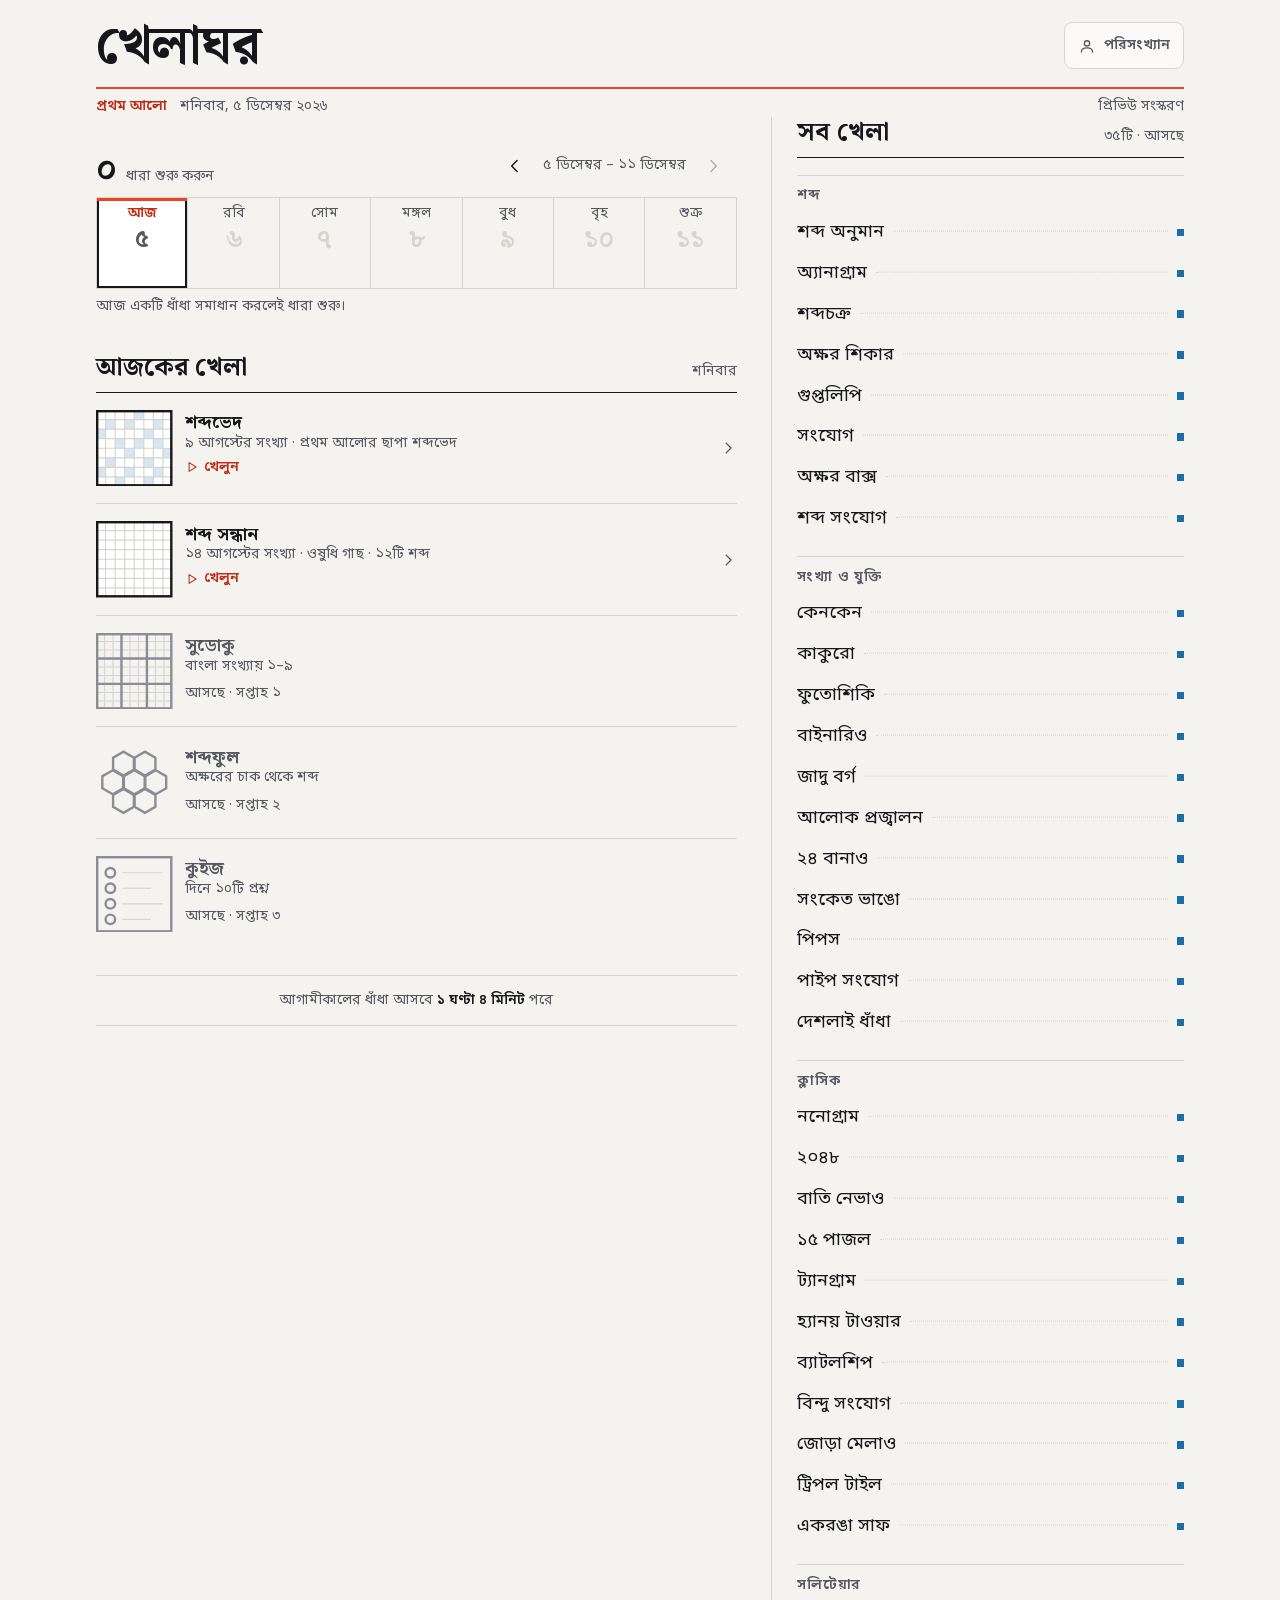
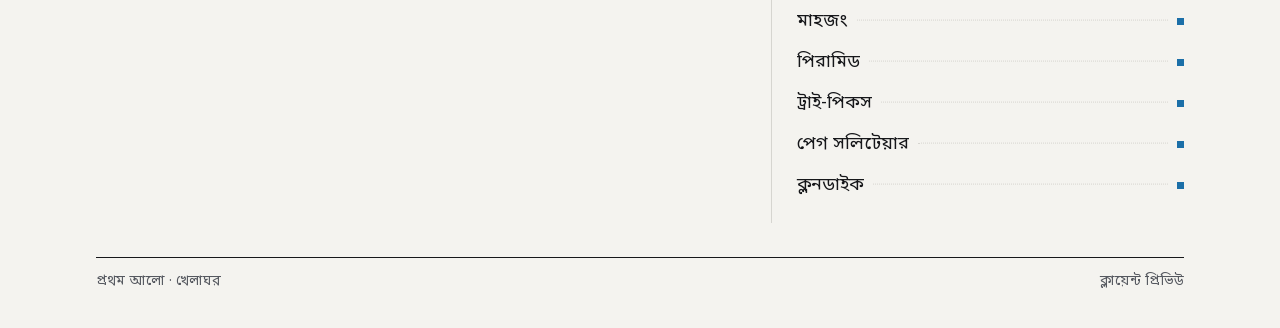
==== hub/index.html @ 36828617 "শেয়ার করুন in place of ভাগ করুন" ====
<!DOCTYPE html>
<html lang="bn">
<head>
<meta charset="UTF-8">
<meta name="viewport" content="width=device-width, initial-scale=1, viewport-fit=cover">
<title>খেলাঘর — প্রথম আলো</title>
<meta name="description" content="প্রথম আলোর দৈনিক ধাঁধা — শব্দভেদ, শব্দ সন্ধান এবং আরও।">
<meta name="theme-color" content="#F4F3EF">
<link rel="stylesheet" href="../shared/pa-fonts.css">
<link rel="stylesheet" href="../shared/pa-tokens.css">
<link rel="stylesheet" href="../shared/pa-ui.css">
<link rel="icon" href="data:image/svg+xml,%3Csvg xmlns='http://www.w3.org/2000/svg' viewBox='0 0 32 32'%3E%3Crect width='32' height='32' fill='%23F4F3EF'/%3E%3Cg stroke='%2316171A' stroke-width='1.5'%3E%3Crect x='6.75' y='6.75' width='18.5' height='18.5' fill='none'/%3E%3Cpath d='M6.75 13h18.5M6.75 19h18.5M13 6.75v18.5M19 6.75v18.5'/%3E%3C/g%3E%3Crect x='19' y='19' width='6.25' height='6.25' fill='%23EE4023'/%3E%3C/svg%3E">
<style>
/* ======================================================================
   খেলাঘর — the dated ledger.
   Materials come from pa-tokens.css. Nothing below invents a colour, a
   type size, or a radius the press does not already have.
   ====================================================================== */

body { background: var(--pa-paper); }

.kg { max-width: 34rem; margin: 0 auto; padding: 0 var(--pa-s-4) var(--pa-s-6); }

/* ---- masthead --------------------------------------------------------
   A newspaper's nameplate, set left, over the spot-red rule that every
   Prothom Alo section head carries. Not an app bar: no back arrow, no
   centred title, no elevation. */

.kg-head { padding-top: calc(env(safe-area-inset-top, 0px) + var(--pa-s-4)); }
.kg-head__top { display: flex; align-items: center; justify-content: space-between; gap: var(--pa-s-3); }
.kg-head__name {
  font-family: var(--pa-serif);
  font-weight: 700;
  font-size: calc(var(--pa-size-masthead) * 1.3);
  line-height: 1.05;
  letter-spacing: -0.015em;
  margin: 0;
}
.kg-head__rule {
  height: 2px;
  background: var(--pa-red);
  margin: var(--pa-s-3) 0 var(--pa-s-2);
  transform-origin: left center;
  animation: kg-press 520ms var(--pa-ease) both;
}
@keyframes kg-press { from { transform: scaleX(0); } to { transform: scaleX(1); } }

/* The folio line, not a kicker: publisher, date and edition set on one
   line beneath the nameplate rule, the way a newspaper prints its own
   particulars. */
.kg-head__date {
  display: flex; align-items: baseline; flex-wrap: wrap; gap: var(--pa-s-2) var(--pa-s-3);
  font-size: var(--pa-size-meta);
  color: var(--pa-ink-2);
  line-height: 1.4;
}
.kg-head__pub { font-weight: 600; color: var(--pa-red-deep); }
.kg-head__ed { color: var(--pa-ink-2); margin-inline-start: auto; }

/* profile chip — dormant. Streaks live in an account; this says so
   without pretending we have one. */
.kg-chip {
  display: inline-flex; align-items: center; gap: var(--pa-s-2);
  min-height: var(--pa-tap); padding: 0 var(--pa-s-3);
  border: 1px solid var(--pa-rule);
  border-radius: var(--pa-r-md);
  background: var(--pa-paper-lift);
  font-size: var(--pa-size-meta); font-weight: 600; color: var(--pa-ink-2);
  white-space: nowrap;
  transition: border-color 160ms var(--pa-ease), color 160ms var(--pa-ease);
}
.kg-chip:hover { border-color: var(--pa-chrome); color: var(--pa-chrome-strong); }
.kg-chip svg { color: var(--pa-ink-2); }
.kg-chip:hover svg { color: var(--pa-chrome); }

/* ---- the ledger ------------------------------------------------------
   The week as a printed calendar strip: seven ruled cells on the paper's
   own grid, one row of tally marks per day. This is the navigation and
   the streak at once — walking back through weeks IS the archive. */

.kg-ledger { margin-top: var(--pa-s-5); }
.kg-ledger__head {
  display: grid;
  grid-template-columns: 1fr auto;
  align-items: end;
  gap: var(--pa-s-3);
  margin-bottom: var(--pa-s-2);
}
.kg-streak { display: flex; align-items: baseline; gap: var(--pa-s-2); }
.kg-streak__n {
  font-family: var(--pa-serif); font-weight: 700;
  font-size: var(--pa-size-masthead); line-height: 1;
  font-variant-numeric: tabular-nums;
}
.kg-streak__l { font-size: var(--pa-size-meta); color: var(--pa-ink-2); }
.kg-streak.is-risk .kg-streak__n { color: var(--pa-red); }

.kg-weeknav { display: flex; align-items: center; gap: var(--pa-s-1); }
.kg-weeknav__label {
  font-size: var(--pa-size-meta); color: var(--pa-ink-2);
  min-width: 7.5rem; text-align: center;
}
.kg-weeknav .pa-iconbtn:disabled { opacity: 0.3; cursor: default; }

/* Seven cells sharing one ink ground — the 1px gaps are the rules, exactly
   as the board's cells are separated in every game in this system. */
.kg-week {
  display: grid;
  grid-template-columns: repeat(7, 1fr);
  gap: 1px;
  background: var(--pa-rule);
  border: 1px solid var(--pa-rule);
}
.kg-day {
  display: flex; flex-direction: column; align-items: center; gap: 0.3rem;
  padding: var(--pa-s-2) 0 var(--pa-s-2);
  min-height: 4.25rem;
  background: var(--pa-paper-lift);
  color: var(--pa-ink);
  text-align: center;
  transition: background 160ms var(--pa-ease);
}
.kg-day__w { font-size: var(--pa-size-meta); color: var(--pa-ink-2); line-height: 1; }
.kg-day__n {
  font-family: var(--pa-serif); font-weight: 700;
  font-size: var(--pa-size-title); line-height: 1; font-variant-numeric: tabular-nums;
}
.kg-day__tally { display: flex; gap: 2px; min-height: 6px; align-items: center; }
.kg-day__tally i { width: 6px; height: 6px; background: var(--pa-ink); display: block; }
.kg-day__tally i.is-part { background: none; box-shadow: inset 0 0 0 1px var(--pa-ink-2); }

.kg-day.is-solved { background: var(--pa-cyan-08); }
.kg-day.is-future { background: var(--pa-paper); color: var(--pa-ink-2); cursor: default; }
.kg-day.is-future .kg-day__n { color: var(--pa-rule); }
.kg-day.is-empty .kg-day__n { color: var(--pa-ink-2); }
.kg-day:not(.is-future):hover { background: var(--pa-cyan-16); }

.kg-day.is-today {
  background: var(--pa-cell);
  box-shadow: inset 0 3px 0 var(--pa-red);
  animation: kg-ink 620ms var(--pa-ease) both;
}
@keyframes kg-ink { from { opacity: 0; transform: translateY(3px); } to { opacity: 1; transform: none; } }
.kg-day.is-today .kg-day__w { color: var(--pa-red-deep); font-weight: 600; }
.kg-day.is-sel { box-shadow: inset 0 0 0 2px var(--pa-ink); }
.kg-day.is-today.is-sel { box-shadow: inset 0 3px 0 var(--pa-red), inset 0 0 0 2px var(--pa-ink); }

.kg-ledger__note {
  margin: var(--pa-s-2) 0 0;
  font-size: var(--pa-size-meta);
  color: var(--pa-ink-2);
  line-height: 1.5;
}
.kg-ledger__note b { color: var(--pa-red-deep); font-weight: 600; }

/* ---- section heads ---------------------------------------------------- */

.kg-sec { margin-top: var(--pa-s-6); }
.kg-sec__head {
  display: flex; align-items: baseline; justify-content: space-between; gap: var(--pa-s-3);
  border-bottom: 1px solid var(--pa-rule-strong);
  padding-bottom: var(--pa-s-2);
}
.kg-sec__h {
  margin: 0;
  font-family: var(--pa-serif); font-weight: 700;
  font-size: var(--pa-size-title); line-height: 1.2;
}
.kg-sec__m { font-size: var(--pa-size-meta); color: var(--pa-ink-2); }
/* Violet is borrowed chrome — buttons, focus, hover grounds. A link inside
   an editorial head is not chrome, so it is set in ink and underlined. */
.kg-sec__m button { color: var(--pa-ink); font-weight: 600; text-decoration: underline; text-underline-offset: 2px; }
.kg-sec__m button:hover { color: var(--pa-red-deep); }

/* ---- the day's games -------------------------------------------------- */

.kg-games { list-style: none; margin: 0; padding: 0; }
.kg-games li + li { border-top: 1px solid var(--pa-rule); }

.kg-game {
  display: grid;
  grid-template-columns: 3.5rem 1fr auto;
  align-items: center;
  gap: var(--pa-s-3);
  width: 100%;
  padding: var(--pa-s-3) 0;
  text-align: start;
  color: inherit;
  text-decoration: none;
  transition: background 160ms var(--pa-ease);
}
a.kg-game:hover { background: var(--pa-chrome-tint); }
.kg-game__body { min-width: 0; }
.kg-game__t {
  display: block;
  font-family: var(--pa-serif); font-weight: 700;
  font-size: var(--pa-size-body); line-height: 1.25;
}
.kg-game__d {
  display: block;
  font-size: var(--pa-size-meta); color: var(--pa-ink-2);
  line-height: 1.5;
  overflow: hidden; text-overflow: ellipsis; white-space: nowrap;
}
.kg-game__s {
  display: inline-flex; align-items: center; gap: 0.3rem;
  margin-top: 0.15rem;
  font-size: var(--pa-size-meta); font-weight: 600; line-height: 1.4;
}
/* Spot red at meta size is 3.5:1 on newsprint. Text takes the deep step,
   which is 5.2:1; full strength stays on rules, marks and display numerals,
   which is where the press puts it anyway. */
.kg-game__s.is-new { color: var(--pa-red-deep); }
.kg-game__s.is-run { color: var(--pa-cyan); }
.kg-game__s.is-done { color: var(--pa-ink-2); }
.kg-game__s svg { color: currentColor; }
.kg-game__end { display: flex; align-items: center; gap: var(--pa-s-2); color: var(--pa-ink-2); }
.kg-game__best { font-size: var(--pa-size-meta); color: var(--pa-ink-2); font-variant-numeric: tabular-nums; }

.kg-game.is-soon { color: var(--pa-ink-2); }
.kg-game.is-soon .kg-game__t { color: var(--pa-ink-2); }
.kg-game.is-soon .kg-game__s { color: var(--pa-ink-2); font-weight: 400; }

/* Thumbnails are printed puzzle content: square corners, 1px ink ground,
   blocks and progress only — never a letter. */
.kg-thumb { display: block; width: 3.5rem; height: 3.5rem; }
/* Blocks at cyan 16%, the reader's own filled squares at red 16%, nothing
   else — the thumbnail vocabulary DESIGN.md sets for every game in the
   system. Inking filled squares solid black made a solved puzzle read as a
   smudge and broke the parity with শব্দভেদ's own front page. */
.kg-thumb rect.b { fill: var(--pa-cyan-16); }
.kg-thumb rect.f { fill: var(--pa-red-16); }
.kg-thumb rect.bg { fill: var(--pa-cell); }
.kg-thumb.is-soon rect.bg { fill: var(--pa-paper); }
.kg-thumb .g { stroke: var(--pa-rule); stroke-width: 1; }
.kg-thumb .fr { stroke: var(--pa-ink); stroke-width: 2; fill: none; }
/* Ink-faint is a drawing weight here, not text: an unbuilt game's schematic
   must sit behind the two that are playable. */
.kg-thumb.is-soon .fr { stroke: var(--pa-ink-3); }

/* the assist bar under a started game */
.kg-prog { height: 2px; background: var(--pa-rule); margin-top: 0.35rem; }
.kg-prog i { display: block; height: 100%; background: var(--pa-cyan); }

/* ---- next-edition line ------------------------------------------------ */

.kg-next {
  margin-top: var(--pa-s-5);
  border-top: 1px solid var(--pa-rule);
  border-bottom: 1px solid var(--pa-rule);
  padding: var(--pa-s-3) 0;
  text-align: center;
  font-size: var(--pa-size-meta);
  color: var(--pa-ink-2);
}
.kg-next b { font-weight: 600; color: var(--pa-ink); font-variant-numeric: tabular-nums; }

/* ---- catalogue index -------------------------------------------------- */

/* A newspaper index carries its rule weights: the section takes the ink
   rule, each category a hairline, each entry the dot leader. */
.kg-cat { margin-top: var(--pa-s-4); }
.kg-cat__h {
  margin: 0 0 var(--pa-s-1);
  padding-top: var(--pa-s-2);
  border-top: 1px solid var(--pa-rule);
  font-family: var(--pa-sans); font-weight: 600;
  font-size: var(--pa-size-meta);
  letter-spacing: 0.06em;
  color: var(--pa-ink-2);
}
.kg-idx { list-style: none; margin: 0 0 var(--pa-s-4); padding: 0; }
.kg-idx li {
  display: grid;
  grid-template-columns: auto 1fr auto;
  align-items: baseline;
  gap: var(--pa-s-2);
  padding: 0.3rem 0;
  font-size: var(--pa-size-body);
}
.kg-idx__lead { border-bottom: 1px dotted var(--pa-rule); transform: translateY(-0.3em); }
/* One legend in the section head, then a mark per entry — thirty-five
   repetitions of the same grey word was type doing a mark's job, and it
   left the largest region of the page with no ink in it.
   Full strength, not a screen: cyan 16% on paper is 1.1:1, and this mark is
   the only sighted carrier of "আসছে" on thirty-five rows. Full-strength cyan
   is 4.87:1, and full strength is what the press reserves for marks. */
.kg-idx__mark {
  width: 0.4375rem; height: 0.4375rem;
  background: var(--pa-cyan);
  align-self: center;
}

.kg-foot {
  margin-top: var(--pa-s-6);
  border-top: 1px solid var(--pa-rule-strong);
  padding-top: var(--pa-s-3);
  display: flex; align-items: baseline; justify-content: space-between; gap: var(--pa-s-3);
  font-size: var(--pa-size-meta); color: var(--pa-ink-2);
}

/* ---- sheets ----------------------------------------------------------- */

.kg-stats { padding: var(--pa-s-4) var(--pa-s-4) var(--pa-s-6); }
.kg-stats__g + .kg-stats__g { margin-top: var(--pa-s-5); }
.kg-stats__t {
  margin: 0 0 var(--pa-s-2);
  font-family: var(--pa-serif); font-weight: 700; font-size: var(--pa-size-title);
  border-bottom: 1px solid var(--pa-rule); padding-bottom: var(--pa-s-2);
}
.kg-nums { display: grid; grid-template-columns: repeat(4, 1fr); gap: var(--pa-s-2); }
.kg-nums div { text-align: center; }
.kg-nums dt { font-size: var(--pa-size-meta); color: var(--pa-ink-2); line-height: 1.4; }
.kg-nums dd {
  margin: 0;
  font-family: var(--pa-serif); font-weight: 700;
  font-size: var(--pa-size-title); font-variant-numeric: tabular-nums;
}
.kg-bars { display: flex; align-items: flex-end; gap: 3px; height: 2.5rem; margin-top: var(--pa-s-3); }
.kg-bars i { flex: 1; background: var(--pa-cyan-30); min-height: 2px; }
.kg-bars i.is-none { background: var(--pa-rule); }
.kg-bars i.is-today { background: var(--pa-red); }
.kg-bars__l { display: flex; justify-content: space-between; font-size: var(--pa-size-meta); color: var(--pa-ink-2); margin-top: var(--pa-s-1); }

.kg-demo {
  margin-top: var(--pa-s-5);
  border-top: 1px solid var(--pa-rule);
  padding-top: var(--pa-s-3);
}
.kg-demo__row {
  display: flex; align-items: center; justify-content: space-between;
  gap: var(--pa-s-3); min-height: var(--pa-tap);
  padding-block: var(--pa-s-2);
}
.kg-demo__row > div { min-width: 0; }
.kg-demo__row .pa-btn { flex: 0 0 auto; white-space: nowrap; }
.kg-demo__l { font-size: var(--pa-size-body); }
.kg-demo__h { font-size: var(--pa-size-meta); color: var(--pa-ink-2); line-height: 1.5; margin: 0.1rem 0 0; }

.kg-share { padding: var(--pa-s-4); }
.kg-share__card {
  border: 1px solid var(--pa-rule-strong);
  background: var(--pa-cell);
  padding: var(--pa-s-4);
  text-align: center;
}
.kg-share__t { font-family: var(--pa-serif); font-weight: 700; font-size: var(--pa-size-title); margin: 0; }
.kg-share__d { font-size: var(--pa-size-meta); color: var(--pa-ink-2); margin: 0.2rem 0 var(--pa-s-3); }
.kg-share__grid { display: inline-grid; gap: 2px; background: var(--pa-ink); padding: 1px; }
.kg-share__grid i { width: 12px; height: 12px; background: var(--pa-cell); display: block; }
.kg-share__grid i.b { background: var(--pa-cyan-16); }
.kg-share__rule { height: 2px; background: var(--pa-red); margin: var(--pa-s-2) auto var(--pa-s-3); }
.kg-share__m { margin: var(--pa-s-3) 0 0; font-size: var(--pa-size-body); font-variant-numeric: tabular-nums; }
/* The card is the result; this one line is the disclosure that what leaves
   the phone is text, not the picture. Printing the whole payload underneath
   said the same thing twice and made the card decoration above its own copy.
   (Not rasterised on purpose: drawing Bangla conjuncts into a canvas is the
   rendering risk this programme has already flagged for Android WebViews.) */
.kg-share__x {
  margin: var(--pa-s-3) 0 0;
  text-align: center;
  font-size: var(--pa-size-meta);
  color: var(--pa-ink-2);
  line-height: 1.5;
}
.kg-share__acts { display: grid; gap: var(--pa-s-2); margin-top: var(--pa-s-3); }
.kg-copied { font-size: var(--pa-size-meta); color: var(--pa-cyan); text-align: center; min-height: 1.2em; }

/* ---- desktop: the spread ---------------------------------------------
   The same four type steps, set larger by the tokens, with the ledger and
   the day running as the lead column and the catalogue as the rail — the
   arrangement a broadsheet page already has. */

@media (min-width: 60rem) and (min-height: 40rem) {
  .kg { max-width: 68rem; padding-inline: var(--pa-s-6); }
  .kg-head__name { font-size: calc(var(--pa-size-masthead) * 1.6); }
  .kg-spread {
    display: grid;
    grid-template-columns: minmax(0, 1.55fr) minmax(17rem, 1fr);
    gap: var(--pa-s-6);
    align-items: start;
  }
  .kg-rail { border-left: 1px solid var(--pa-rule); padding-left: var(--pa-s-5); }
  .kg-rail .kg-sec { margin-top: 0; }
  .kg-day { min-height: 5.25rem; }
  .kg-game { grid-template-columns: 4.5rem 1fr auto; padding: var(--pa-s-4) 0; }
  .kg-thumb { width: 4.5rem; height: 4.5rem; }
}
</style>
</head>
<body>
<!--
  THESIS: প্রথম আলো's puzzle habit is a dated ledger, not a card grid; the
  week of printed date squares IS the navigation, the streak and the
  archive at once. Refuses the portal tile-grid with a badge bolted on.
  OWN-WORLD: pa-tokens two-colour press — cool newsprint, ink hairlines,
  cyan screens for days already inked, spot red for today and for what is
  still owed. Noto Serif Bengali for editorial voice, Noto Sans for
  machinery. Square corners, no shadows, no invented hue: portal violet
  stays exactly where DESIGN.md's Borrowed Chrome Rule puts it — primary
  button, focus ring, hover ground — and never on an editorial surface.
  STORY: the reader sees the week they have kept, that today is unsolved,
  and opens today's puzzle — or walks back a week to a day they missed.
  FIRST VIEWPORT: nameplate over spot-red rule, dateline, streak count
  against the seven-cell week strip, then today's column of hero games,
  first row primary.
  FORM: dated ledger, candidate 3 of the ordered structural list, surface
  seed key 32bc8a5a.
  FINISH: unreviewed and undocumented is unfinished; this build ends with
  the finish review, the verdict, and DESIGN.md.
-->

<div class="kg">

  <header class="kg-head">
    <div class="kg-head__top">
      <h1 class="kg-head__name">খেলাঘর</h1>
      <button class="kg-chip" id="chip" aria-haspopup="dialog">
        <svg width="18" height="18" viewBox="0 0 24 24" fill="none" stroke="currentColor" stroke-width="1.75" stroke-linecap="round" stroke-linejoin="round" aria-hidden="true"><circle cx="12" cy="8.5" r="3.5"/><path d="M4.5 20c0-3.6 3.4-5.5 7.5-5.5s7.5 1.9 7.5 5.5"/></svg>
        <span id="chip-label">পরিসংখ্যান</span>
      </button>
    </div>
    <div class="kg-head__rule" aria-hidden="true"></div>
    <div class="kg-head__date">
      <span class="kg-head__pub">প্রথম আলো</span>
      <span id="dateline">—</span>
      <span class="kg-head__ed" id="edition">—</span>
    </div>
  </header>

  <div class="kg-spread">
    <main>

      <section class="kg-ledger" aria-labelledby="ledger-h">
        <h2 class="pa-sr" id="ledger-h">সমাধানের ধারা</h2>
        <div class="kg-ledger__head">
          <div class="kg-streak" id="streak">
            <span class="kg-streak__n" id="streak-n">০</span>
            <span class="kg-streak__l" id="streak-l">দিনের ধারা</span>
          </div>
          <div class="kg-weeknav">
            <button class="pa-iconbtn" id="wk-prev" aria-label="আগের সপ্তাহ">
              <svg width="20" height="20" viewBox="0 0 24 24" fill="none" stroke="currentColor" stroke-width="1.75" stroke-linecap="round" stroke-linejoin="round" aria-hidden="true"><path d="M14.5 5.5L8 12l6.5 6.5"/></svg>
            </button>
            <span class="kg-weeknav__label" id="wk-label">—</span>
            <button class="pa-iconbtn" id="wk-next" aria-label="পরের সপ্তাহ">
              <svg width="20" height="20" viewBox="0 0 24 24" fill="none" stroke="currentColor" stroke-width="1.75" stroke-linecap="round" stroke-linejoin="round" aria-hidden="true"><path d="M9.5 5.5L16 12l-6.5 6.5"/></svg>
            </button>
          </div>
        </div>
        <div class="kg-week" id="week" role="group" aria-label="সপ্তাহের দিন"></div>
        <p class="kg-ledger__note" id="ledger-note"></p>
      </section>

      <section class="kg-sec" aria-labelledby="day-h">
        <div class="kg-sec__head">
          <h2 class="kg-sec__h" id="day-h">আজকের খেলা</h2>
          <span class="kg-sec__m" id="day-meta"></span>
        </div>
        <ul class="kg-games" id="games"></ul>
      </section>

      <p class="kg-next" id="next-line"></p>

    </main>

    <aside class="kg-rail">
      <section class="kg-sec" aria-labelledby="cat-h">
        <div class="kg-sec__head">
          <h2 class="kg-sec__h" id="cat-h">সব খেলা</h2>
          <span class="kg-sec__m" id="cat-meta"></span>
        </div>
        <div id="catalogue"></div>
      </section>
    </aside>
  </div>

  <footer class="kg-foot">
    <span>প্রথম আলো · খেলাঘর</span>
    <span id="build-note">ক্লায়েন্ট প্রিভিউ</span>
  </footer>

</div>

<!-- stats -->
<div class="pa-sheet" id="sheet-stats" hidden>
  <div class="pa-sheet__scrim" data-close></div>
  <div class="pa-sheet__panel" role="dialog" aria-modal="true" aria-label="পরিসংখ্যান" tabindex="-1">
    <div class="pa-sheet__head">
      <h3 class="pa-sheet__title">পরিসংখ্যান</h3>
      <button class="pa-iconbtn" data-close aria-label="বন্ধ করুন">
        <svg width="20" height="20" viewBox="0 0 24 24" fill="none" stroke="currentColor" stroke-width="1.75" stroke-linecap="round" aria-hidden="true"><path d="M6 6l12 12M18 6L6 18"/></svg>
      </button>
    </div>
    <div class="pa-sheet__body pa-scroll">
      <div class="kg-stats" id="stats-body"></div>
    </div>
  </div>
</div>

<!-- share -->
<div class="pa-sheet" id="sheet-share" hidden>
  <div class="pa-sheet__scrim" data-close></div>
  <div class="pa-sheet__panel" role="dialog" aria-modal="true" aria-label="ফল শেয়ার করুন" tabindex="-1">
    <div class="pa-sheet__head">
      <h3 class="pa-sheet__title">ফল শেয়ার করুন</h3>
      <button class="pa-iconbtn" data-close aria-label="বন্ধ করুন">
        <svg width="20" height="20" viewBox="0 0 24 24" fill="none" stroke="currentColor" stroke-width="1.75" stroke-linecap="round" aria-hidden="true"><path d="M6 6l12 12M18 6L6 18"/></svg>
      </button>
    </div>
    <div class="pa-sheet__body pa-scroll">
      <div class="kg-share" id="share-body"></div>
    </div>
  </div>
</div>

<script src="../shared/bn-text.js"></script>
<script src="hub.js"></script>
</body>
</html>
---- shared/pa-fonts.css ----
/*
 * pa-fonts.css — self-hosted Bengali webfonts (SIL Open Font License 1.1).
 *
 * Bengali + Latin subsets only. Noto Sans and Noto Serif Bengali are one
 * superfamily, so their numerals are drawn to match — Hind Siliguri was
 * dropped because its ১ collapses into a ৮/৬ shape below ~12px.
 *
 * the Google CDN is unreliable in Bangladesh and PA’s deploy target is still
 * unknown, so the bundle carries its own type. 376 KB total, font-display:swap.
 */

@font-face{font-family:'Noto Sans Bengali';font-style:normal;font-weight:400;font-display:swap;src:url(fonts/noto-sans-bengali-bengali.woff2) format('woff2');unicode-range:U+0951-0952, U+0964-0965, U+0980-09FE, U+1CD0, U+1CD2, U+1CD5-1CD6, U+1CD8, U+1CE1, U+1CEA, U+1CED, U+1CF2, U+1CF5-1CF7, U+200C-200D, U+20B9, U+25CC, U+A8F1;}
@font-face{font-family:'Noto Sans Bengali';font-style:normal;font-weight:400;font-display:swap;src:url(fonts/noto-sans-bengali-latin.woff2) format('woff2');unicode-range:U+0000-00FF, U+0131, U+0152-0153, U+02BB-02BC, U+02C6, U+02DA, U+02DC, U+0304, U+0308, U+0329, U+2000-206F, U+20AC, U+2122, U+2191, U+2193, U+2212, U+2215, U+FEFF, U+FFFD;}
@font-face{font-family:'Noto Sans Bengali';font-style:normal;font-weight:500;font-display:swap;src:url(fonts/noto-sans-bengali-bengali.woff2) format('woff2');unicode-range:U+0951-0952, U+0964-0965, U+0980-09FE, U+1CD0, U+1CD2, U+1CD5-1CD6, U+1CD8, U+1CE1, U+1CEA, U+1CED, U+1CF2, U+1CF5-1CF7, U+200C-200D, U+20B9, U+25CC, U+A8F1;}
@font-face{font-family:'Noto Sans Bengali';font-style:normal;font-weight:500;font-display:swap;src:url(fonts/noto-sans-bengali-latin.woff2) format('woff2');unicode-range:U+0000-00FF, U+0131, U+0152-0153, U+02BB-02BC, U+02C6, U+02DA, U+02DC, U+0304, U+0308, U+0329, U+2000-206F, U+20AC, U+2122, U+2191, U+2193, U+2212, U+2215, U+FEFF, U+FFFD;}
@font-face{font-family:'Noto Sans Bengali';font-style:normal;font-weight:600;font-display:swap;src:url(fonts/noto-sans-bengali-bengali.woff2) format('woff2');unicode-range:U+0951-0952, U+0964-0965, U+0980-09FE, U+1CD0, U+1CD2, U+1CD5-1CD6, U+1CD8, U+1CE1, U+1CEA, U+1CED, U+1CF2, U+1CF5-1CF7, U+200C-200D, U+20B9, U+25CC, U+A8F1;}
@font-face{font-family:'Noto Sans Bengali';font-style:normal;font-weight:600;font-display:swap;src:url(fonts/noto-sans-bengali-latin.woff2) format('woff2');unicode-range:U+0000-00FF, U+0131, U+0152-0153, U+02BB-02BC, U+02C6, U+02DA, U+02DC, U+0304, U+0308, U+0329, U+2000-206F, U+20AC, U+2122, U+2191, U+2193, U+2212, U+2215, U+FEFF, U+FFFD;}
@font-face{font-family:'Noto Sans Bengali';font-style:normal;font-weight:700;font-display:swap;src:url(fonts/noto-sans-bengali-bengali.woff2) format('woff2');unicode-range:U+0951-0952, U+0964-0965, U+0980-09FE, U+1CD0, U+1CD2, U+1CD5-1CD6, U+1CD8, U+1CE1, U+1CEA, U+1CED, U+1CF2, U+1CF5-1CF7, U+200C-200D, U+20B9, U+25CC, U+A8F1;}
@font-face{font-family:'Noto Sans Bengali';font-style:normal;font-weight:700;font-display:swap;src:url(fonts/noto-sans-bengali-latin.woff2) format('woff2');unicode-range:U+0000-00FF, U+0131, U+0152-0153, U+02BB-02BC, U+02C6, U+02DA, U+02DC, U+0304, U+0308, U+0329, U+2000-206F, U+20AC, U+2122, U+2191, U+2193, U+2212, U+2215, U+FEFF, U+FFFD;}
@font-face{font-family:'Noto Serif Bengali';font-style:normal;font-weight:400;font-display:swap;src:url(fonts/noto-serif-bengali-400-bengali.woff2) format('woff2');unicode-range:U+0951-0952, U+0964-0965, U+0980-09FE, U+1CD0, U+1CD2, U+1CD5-1CD6, U+1CD8, U+1CE1, U+1CEA, U+1CED, U+1CF2, U+1CF5-1CF7, U+200C-200D, U+20B9, U+25CC, U+A8F1;}
@font-face{font-family:'Noto Serif Bengali';font-style:normal;font-weight:700;font-display:swap;src:url(fonts/noto-serif-bengali-700-bengali.woff2) format('woff2');unicode-range:U+0951-0952, U+0964-0965, U+0980-09FE, U+1CD0, U+1CD2, U+1CD5-1CD6, U+1CD8, U+1CE1, U+1CEA, U+1CED, U+1CF2, U+1CF5-1CF7, U+200C-200D, U+20B9, U+25CC, U+A8F1;}
---- shared/pa-tokens.css ----
/*
 * pa-tokens.css — Prothom Alo hero-games design tokens.
 * Established by the শব্দভেদ build; inherited by the other four heroes
 * and the 35 catalogue reskins.
 *
 * THE SYSTEM IS A TWO-COLOUR PRESS.
 * Prothom Alo's printed puzzle page is cyan tint + spot red on newsprint.
 * Every surface colour here is a screen of one of those two inks, or paper,
 * or ink-black. Nothing else is admitted. That constraint is what makes a
 * grid of 64 cells read as a newspaper rather than as a UI.
 *
 * Portal chrome (violet) is inherited for interactive affordances only —
 * app bar controls, sheet tabs, primary buttons — so a game launched from
 * the portal does not read as a different product.
 */

:root {
  /* ---- paper & ink ------------------------------------------------ */
  --pa-paper:        #F4F3EF;  /* cool newsprint, not cream */
  --pa-paper-lift:   #FBFAF8;
  --pa-cell:         #FFFFFF;  /* unprinted stock inside the grid */
  --pa-ink:          #16171A;
  --pa-ink-2:        #55585F;
  --pa-ink-3:        #8A8D94;
  --pa-rule:         #D6D5D0;
  --pa-rule-strong:  #16171A;

  /* ---- cyan ink, by screen percentage ----------------------------- */
  --pa-cyan-08:      #EDF4F9;
  --pa-cyan-16:      #D7E7F2;  /* block cells — measured off the print scans */
  --pa-cyan-30:      #B9D8EC;  /* active word */
  --pa-cyan-45:      #93C1DF;
  --pa-cyan:         #1B6FA8;

  /* ---- red ink, by screen percentage ------------------------------ */
  --pa-red-08:       #FDECE8;
  --pa-red-16:       #FBD9D2;  /* active cell */
  --pa-red-40:       #F6A492;
  --pa-red:          #EE4023;  /* PA masthead red */
  --pa-red-deep:     #C22A12;

  /* ---- portal chrome (inherited, interactive affordances only) ----- */
  --pa-chrome:        #7C3AED;
  --pa-chrome-strong: #6D28D9;
  --pa-chrome-tint:   #F3F0FB;
  --pa-chrome-line:   #7C3AED29;

  /* ---- type ------------------------------------------------------- */
  --pa-serif: 'Noto Serif Bengali', 'Kalpurush', Georgia, serif;
  --pa-sans:  'Noto Sans Bengali', 'Kalpurush', system-ui, sans-serif;

  --pa-size-masthead: 1.625rem;
  --pa-size-title:    1.25rem;
  --pa-size-body:     0.9375rem;
  --pa-size-meta:     0.75rem;
  /* four steps, each a real one. A fifth size 9% off its neighbour was
     noise pretending to be hierarchy. */

  /* Bangla needs more leading than Latin — kars and conjuncts extend
     above and below the x-height on both sides. */
  --pa-leading-tight: 1.35;
  --pa-leading-body:  1.7;

  /* ---- metrics ---------------------------------------------------- */
  --pa-r-sm: 0.375rem;
  --pa-r-md: 0.5rem;
  --pa-r-lg: 0.75rem;
  --pa-r-xl: 1rem;

  --pa-s-1: 0.25rem;
  --pa-s-2: 0.5rem;
  --pa-s-3: 0.75rem;
  --pa-s-4: 1rem;
  --pa-s-5: 1.5rem;
  --pa-s-6: 2rem;

  --pa-bar-h: 3rem;
  --pa-tap:   2.75rem;   /* WCAG AA touch target floor */

  /* Depth is one press impression: offset plus soft blur, never a halo. */
  --pa-lift-1: 0 1px 2px rgba(22, 23, 26, 0.06), 0 2px 8px rgba(22, 23, 26, 0.05);
  --pa-lift-2: 0 2px 4px rgba(22, 23, 26, 0.08), 0 12px 28px rgba(22, 23, 26, 0.12);

  --pa-ease: cubic-bezier(0.16, 1, 0.3, 1);
}

/* ---- desktop: the same four steps, set larger -----------------------
   A phone type ramp on a 27-inch monitor reads as a shrunken phone, which
   is exactly what it is. This scales the ramp rather than adding to it:
   still four steps, still real ratios (1.33 / 1.41 / 1.31), so The Real
   Step Rule holds. Bound to the same two-dimensional breakpoint the
   spread layout uses, so type and layout change together. */
@media (min-width: 60rem) and (min-height: 40rem) {
  :root {
    --pa-size-masthead: 2rem;
    --pa-size-title:    1.5rem;
    --pa-size-body:     1.0625rem;
    --pa-size-meta:     0.8125rem;
  }
}

@media (prefers-reduced-motion: reduce) {
  :root { --pa-ease: linear; }
  *, *::before, *::after {
    animation-duration: 0.01ms !important;
    animation-iteration-count: 1 !important;
    transition-duration: 0.01ms !important;
    scroll-behavior: auto !important;
  }
}
---- shared/pa-ui.css ----
/*
 * pa-ui.css — shared chrome for Prothom Alo hero games.
 * App bar, icon buttons, bottom sheets, buttons, focus ring.
 * Colour comes from pa-tokens.css; nothing here hardcodes a hex.
 */

*, *::before, *::after { box-sizing: border-box; }

html, body {
  margin: 0;
  padding: 0;
  height: 100%;
  background: var(--pa-paper);
  color: var(--pa-ink);
  font-family: var(--pa-sans);
  font-size: var(--pa-size-body);
  line-height: var(--pa-leading-body);
  -webkit-text-size-adjust: 100%;
  -webkit-tap-highlight-color: transparent;
}

button { font: inherit; color: inherit; background: none; border: 0; margin: 0; padding: 0; cursor: pointer; }

:focus-visible {
  outline: 2px solid var(--pa-chrome);
  outline-offset: 2px;
  border-radius: var(--pa-r-sm);
}

.pa-sr {
  position: absolute; width: 1px; height: 1px;
  padding: 0; margin: -1px; overflow: hidden;
  clip: rect(0 0 0 0); white-space: nowrap; border: 0;
}

/* ---- masthead --------------------------------------------------------
   A newspaper head, not an app bar: the title set at display scale on the
   left against a spot-red rule, dateline running beneath it. Shared by all
   five hero games. */

.pa-masthead {
  padding-top: env(safe-area-inset-top, 0px);
  background: var(--pa-paper-lift);
}
.pa-masthead .pa-iconbtn { width: 2.5rem; height: 2.5rem; }
/* Three tracks, outer two equal, so the nameplate is optically centred no
   matter how many controls sit either side of it. A newspaper's nameplate
   is centred; an app bar's title is not. */
.pa-masthead__top {
  display: grid;
  grid-template-columns: 1fr auto 1fr;
  align-items: center;
  gap: var(--pa-s-1);
  padding-inline: var(--pa-s-1);
}
.pa-masthead__lead,
.pa-masthead__tail {
  display: flex;
  align-items: center;
  gap: var(--pa-s-1);
  min-width: 0;
}
.pa-masthead__lead { justify-self: start; }
.pa-masthead__tail { justify-self: end; }
.pa-masthead__title {
  min-width: 0;
  text-align: center;
  margin: 0;
  font-family: var(--pa-serif);
  font-weight: 700;
  font-size: var(--pa-size-masthead);
  line-height: 1.1;
  letter-spacing: -0.015em;
}
.pa-masthead__timer {
  flex: none;
  padding-inline-end: var(--pa-s-1);
  font-family: var(--pa-serif);
  font-weight: 400;
  font-size: var(--pa-size-title);
  font-variant-numeric: tabular-nums;
  color: var(--pa-ink-2);
}
.pa-masthead__timer.is-done { color: var(--pa-red); font-weight: 700; }
.pa-masthead__rule {
  display: flex;
  align-items: baseline;
  justify-content: center;
  gap: var(--pa-s-3);
  margin-inline: var(--pa-s-3);
  padding-block-end: 2px;
  border-block-end: 2px solid var(--pa-red);
}
.pa-masthead__date {
  display: inline-flex;
  align-items: center;
  gap: 0.25rem;
  padding: 2px 0.25rem 2px 0;
  font-size: var(--pa-size-meta);
  letter-spacing: 0.07em;
  color: var(--pa-ink-2);
  transition: color 140ms var(--pa-ease);
}
.pa-masthead__date:hover { color: var(--pa-ink); }
.pa-masthead__date svg { display: block; }

.pa-iconbtn {
  display: inline-flex;
  align-items: center;
  justify-content: center;
  width: var(--pa-tap);
  height: var(--pa-tap);
  border-radius: var(--pa-r-md);
  color: var(--pa-ink);
  transition: background-color 140ms var(--pa-ease);
}
.pa-iconbtn:hover { background: var(--pa-chrome-tint); }
.pa-iconbtn:active { background: var(--pa-chrome-line); }
.pa-iconbtn svg { display: block; }

/* ---- buttons --------------------------------------------------------- */

.pa-btn {
  display: inline-flex;
  align-items: center;
  justify-content: center;
  gap: var(--pa-s-2);
  min-height: var(--pa-tap);
  padding: 0 var(--pa-s-5);
  border-radius: var(--pa-r-lg);
  font-weight: 600;
  transition: background-color 140ms var(--pa-ease), transform 140ms var(--pa-ease);
}
.pa-btn--primary { background: var(--pa-chrome); color: #fff; }
/* a violet ring on a violet fill reads as a smudge */
.pa-btn--primary:focus-visible { outline-color: var(--pa-ink); outline-offset: 3px; }
.pa-btn--primary:hover { background: var(--pa-chrome-strong); }
.pa-btn--primary:active { transform: translateY(1px); }
.pa-btn--ghost { color: var(--pa-chrome); }
.pa-btn--ghost:hover { background: var(--pa-chrome-tint); }

/* ---- bottom sheet ---------------------------------------------------- */

.pa-sheet {
  position: fixed;
  inset: 0;
  z-index: 40;
  display: grid;
  align-items: end;
  pointer-events: none;
}
.pa-sheet[hidden] { display: none; }

.pa-sheet__scrim {
  position: absolute;
  inset: 0;
  background: rgba(22, 23, 26, 0.44);
  opacity: 0;
  transition: opacity 240ms var(--pa-ease);
}

.pa-sheet__panel:focus { outline: none; }
.pa-sheet__panel {
  position: relative;
  width: min(34rem, 100%);
  justify-self: center;
  max-height: 78dvh;
  display: flex;
  flex-direction: column;
  background: var(--pa-paper-lift);
  border-radius: var(--pa-r-xl) var(--pa-r-xl) 0 0;
  box-shadow: var(--pa-lift-2);
  transform: translateY(101%);
  transition: transform 320ms var(--pa-ease);
  padding-bottom: env(safe-area-inset-bottom, 0px);
}

.pa-sheet.is-open { pointer-events: auto; }
.pa-sheet.is-open .pa-sheet__scrim { opacity: 1; }
.pa-sheet.is-open .pa-sheet__panel { transform: translateY(0); }

.pa-sheet__head {
  display: flex;
  align-items: center;
  justify-content: space-between;
  gap: var(--pa-s-3);
  padding: var(--pa-s-3) var(--pa-s-3) var(--pa-s-2) var(--pa-s-4);
  border-bottom: 1px solid var(--pa-rule);
}
.pa-sheet__title {
  margin: 0;
  font-family: var(--pa-serif);
  font-weight: 700;
  font-size: var(--pa-size-title);
  line-height: 1.2;
}
.pa-sheet__body { overflow-y: auto; overscroll-behavior: contain; -webkit-overflow-scrolling: touch; }

/* ---- scrollbars ------------------------------------------------------
   A default scrollbar is a grey plastic gutter from another design system,
   and on Windows and Android it is wide enough to be the loudest object on
   a two-ink page. Every scrolling region in the system wears this instead:
   a hairline-coloured thumb on no track, inked darker on hover. Overlay
   scrollbars (macOS, iOS) ignore it and stay invisible, which is correct. */

.pa-scroll { scrollbar-width: thin; scrollbar-color: var(--pa-rule) transparent; }
.pa-scroll::-webkit-scrollbar { width: 10px; height: 10px; }
.pa-scroll::-webkit-scrollbar-track { background: transparent; }
.pa-scroll::-webkit-scrollbar-thumb {
  background: var(--pa-rule);
  background-clip: content-box;
  border: 3px solid transparent;
  border-radius: 999px;
}
.pa-scroll:hover::-webkit-scrollbar-thumb { background: var(--pa-ink-3); background-clip: content-box; }

/* ---- menu rows ------------------------------------------------------- */

.pa-menu { padding: var(--pa-s-2) 0 var(--pa-s-3); }
.pa-menu__row {
  display: flex;
  align-items: center;
  justify-content: space-between;
  gap: var(--pa-s-3);
  width: 100%;
  min-height: var(--pa-tap);
  padding: var(--pa-s-2) var(--pa-s-4);
  text-align: start;
}
.pa-menu__row:hover { background: var(--pa-chrome-tint); }
.pa-menu__label { font-weight: 500; }
.pa-menu__hint { color: var(--pa-ink-3); font-size: var(--pa-size-meta); }
.pa-menu__sep { height: 1px; margin: var(--pa-s-2) var(--pa-s-4); background: var(--pa-rule); }

/* ---- switch ---------------------------------------------------------- */

.pa-switch {
  position: relative;
  flex: none;
  width: 2.75rem;
  height: 1.625rem;
  border-radius: 999px;
  background: var(--pa-rule);
  transition: background-color 180ms var(--pa-ease);
}
.pa-switch::after {
  content: '';
  position: absolute;
  inset-inline-start: 3px;
  top: 3px;
  width: 1.125rem;
  height: 1.125rem;
  border-radius: 50%;
  background: #fff;
  box-shadow: var(--pa-lift-1);
  transition: transform 180ms var(--pa-ease);
}
.pa-menu__row[aria-checked='true'] .pa-switch { background: var(--pa-chrome); }
.pa-menu__row[aria-checked='true'] .pa-switch::after { transform: translateX(1.125rem); }
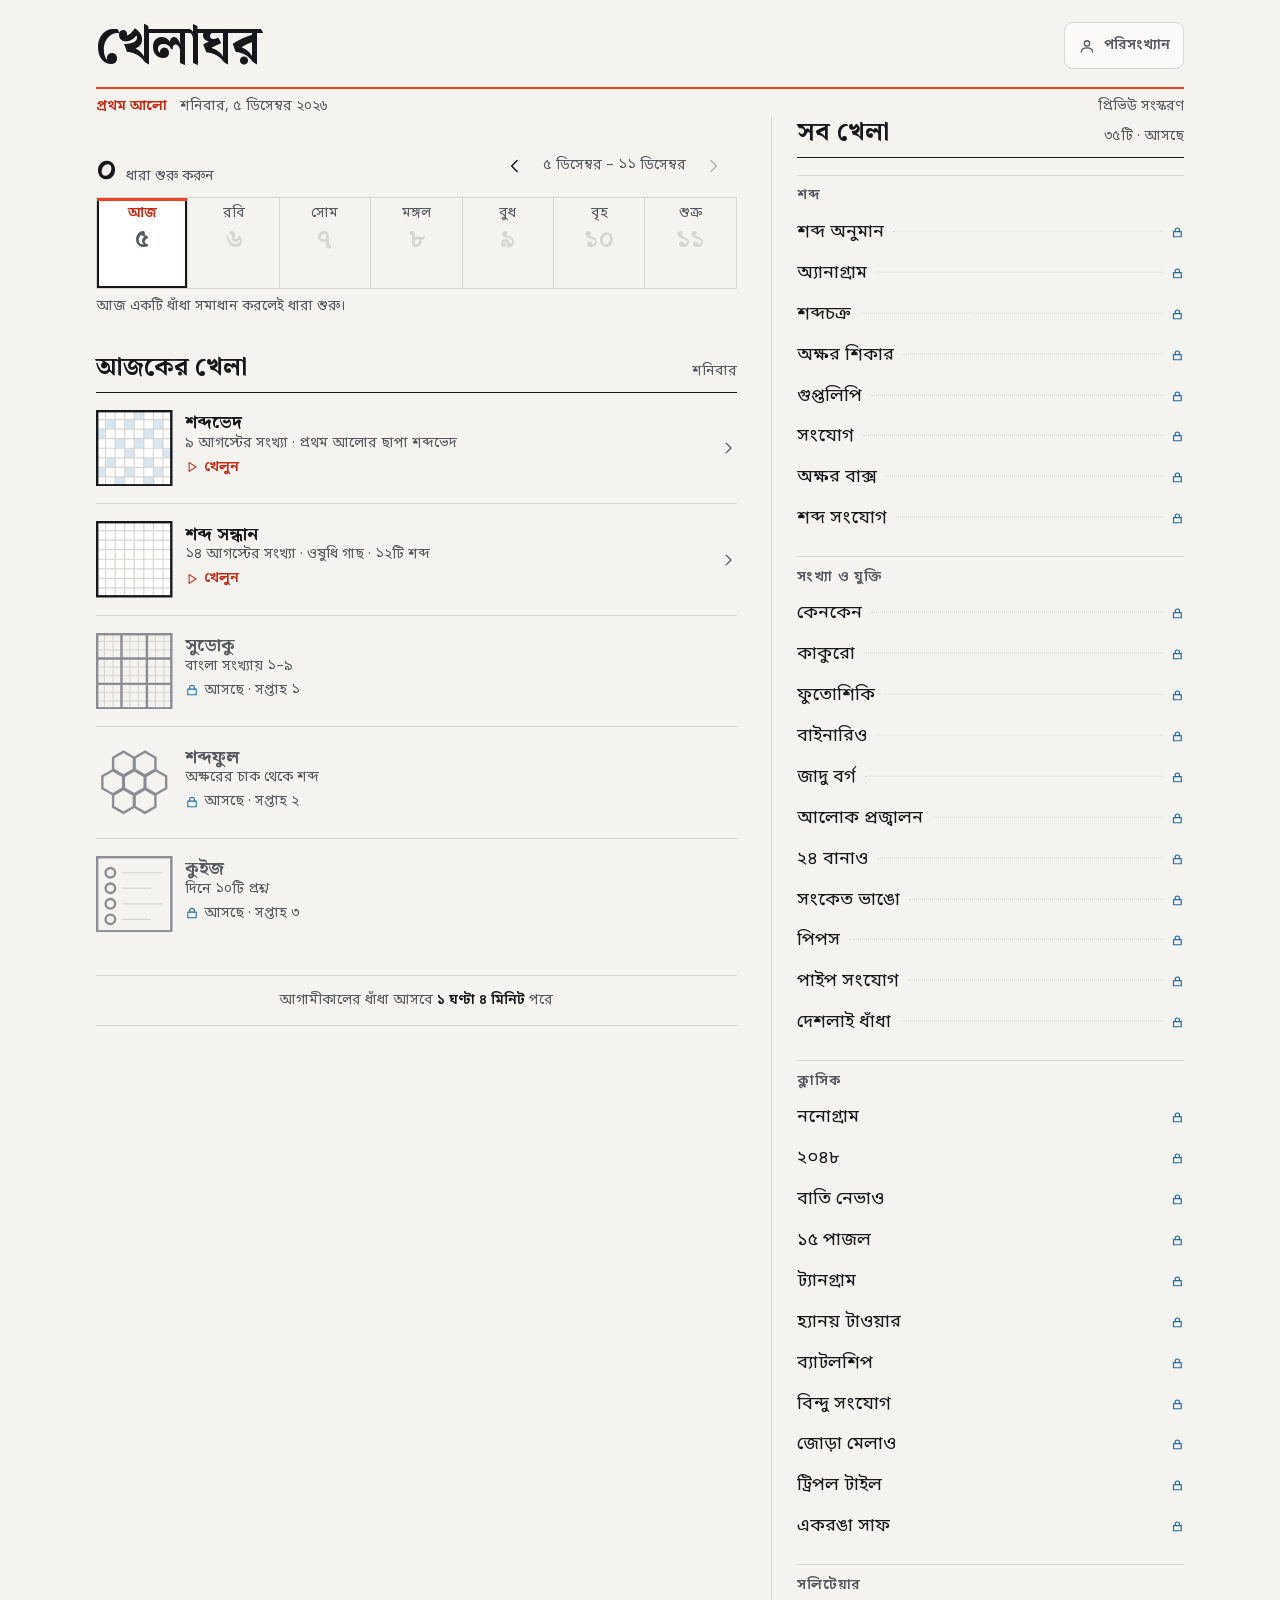
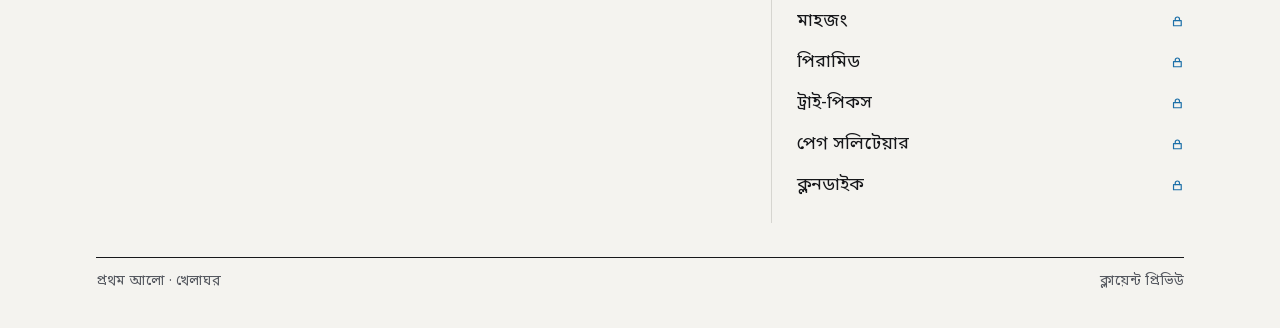
==== commit ec01cd61: "Lock the rows that are not built yet, and fix two labels" ====
--- a/hub/index.html
+++ b/hub/index.html
@@ -220,6 +220,10 @@
 .kg-game.is-soon { color: var(--pa-ink-2); }
 .kg-game.is-soon .kg-game__t { color: var(--pa-ink-2); }
 .kg-game.is-soon .kg-game__s { color: var(--pa-ink-2); font-weight: 400; }
+/* The lock is the one piece of the unbuilt row that keeps full colour: cyan
+   is the system's blocked mark, and it is what tells the reader at a glance
+   that the row is shut rather than merely quiet. */
+.kg-game.is-soon .kg-game__s svg { color: var(--pa-cyan); flex: none; }
 
 /* Thumbnails are printed puzzle content: square corners, 1px ink ground,
    blocks and progress only — never a letter. */
@@ -284,12 +288,15 @@
    left the largest region of the page with no ink in it.
    Full strength, not a screen: cyan 16% on paper is 1.1:1, and this mark is
    the only sighted carrier of "আসছে" on thirty-five rows. Full-strength cyan
-   is 4.87:1, and full strength is what the press reserves for marks. */
+   is 4.87:1, and full strength is what the press reserves for marks.
+   The mark is a lock, not a square: a shut row reads as shut without the
+   reader having to learn the legend first. */
 .kg-idx__mark {
-  width: 0.4375rem; height: 0.4375rem;
-  background: var(--pa-cyan);
+  width: 0.75rem; height: 0.75rem;
+  color: var(--pa-cyan);
   align-self: center;
 }
+.kg-idx__mark svg { display: block; width: 100%; height: 100%; }
 
 .kg-foot {
   margin-top: var(--pa-s-6);
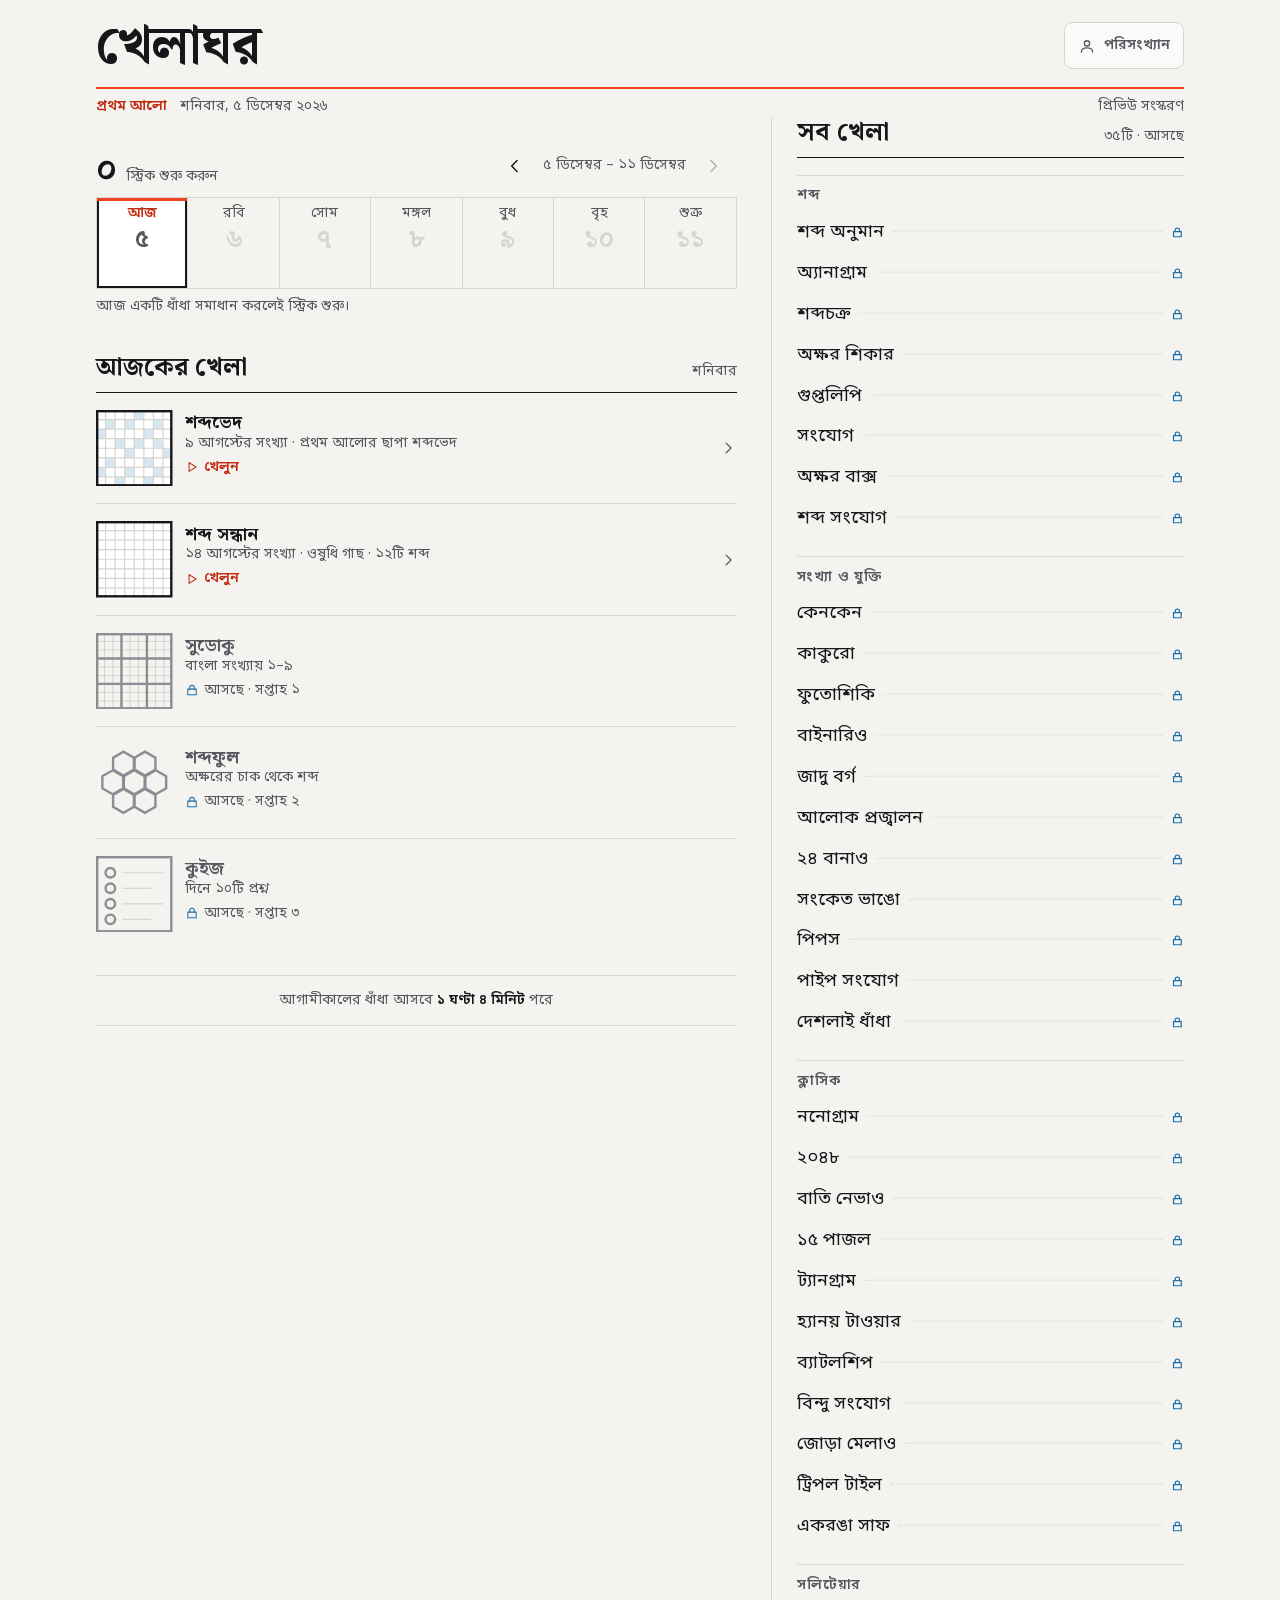
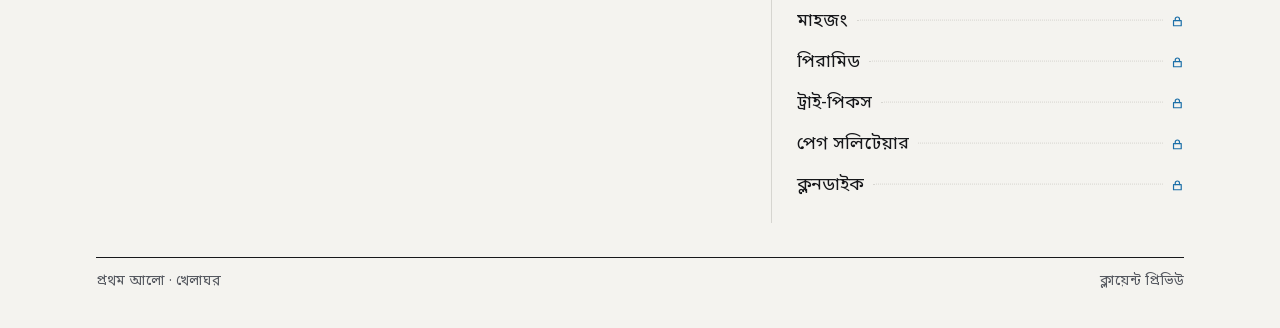
==== commit fd7338ff: "স্ট্রিক in place of ধারা" ====
--- a/hub/index.html
+++ b/hub/index.html
@@ -439,11 +439,11 @@
     <main>
 
       <section class="kg-ledger" aria-labelledby="ledger-h">
-        <h2 class="pa-sr" id="ledger-h">সমাধানের ধারা</h2>
+        <h2 class="pa-sr" id="ledger-h">সমাধানের স্ট্রিক</h2>
         <div class="kg-ledger__head">
           <div class="kg-streak" id="streak">
             <span class="kg-streak__n" id="streak-n">০</span>
-            <span class="kg-streak__l" id="streak-l">দিনের ধারা</span>
+            <span class="kg-streak__l" id="streak-l">দিনের স্ট্রিক</span>
           </div>
           <div class="kg-weeknav">
             <button class="pa-iconbtn" id="wk-prev" aria-label="আগের সপ্তাহ">
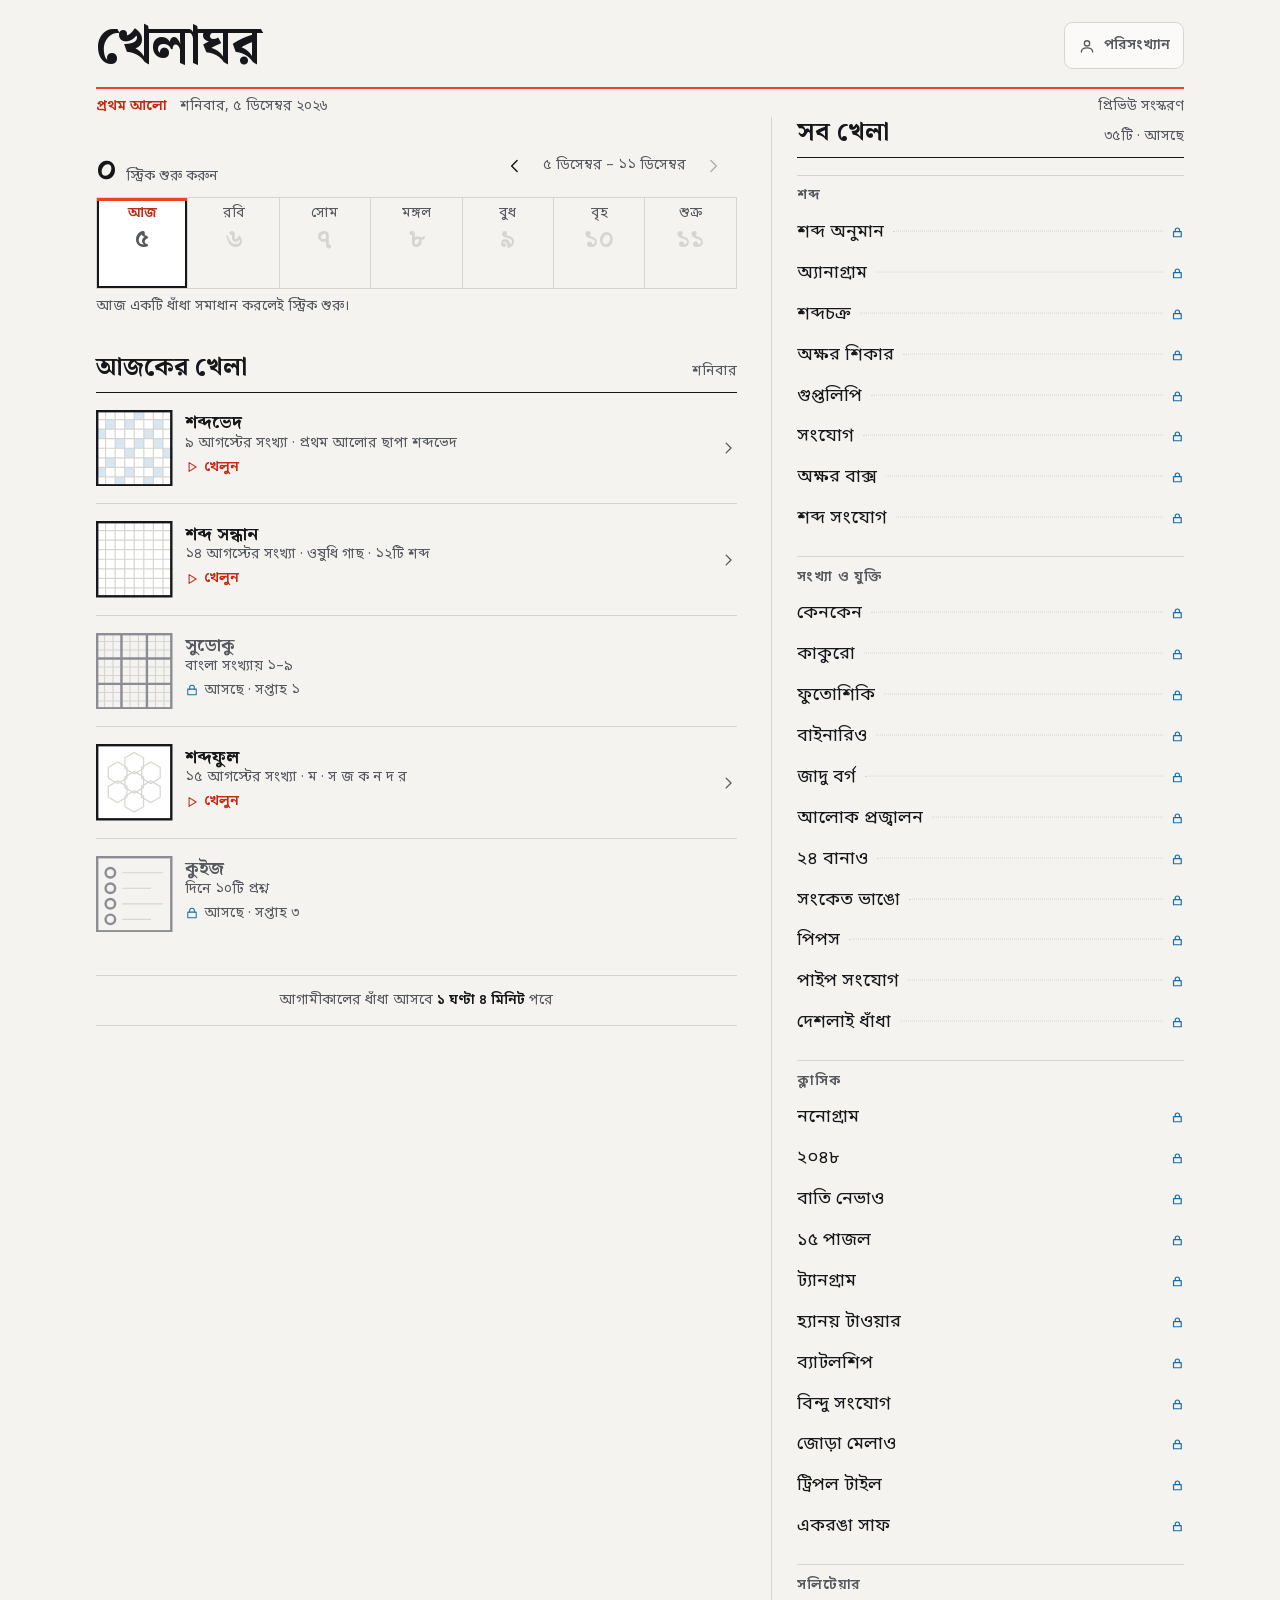
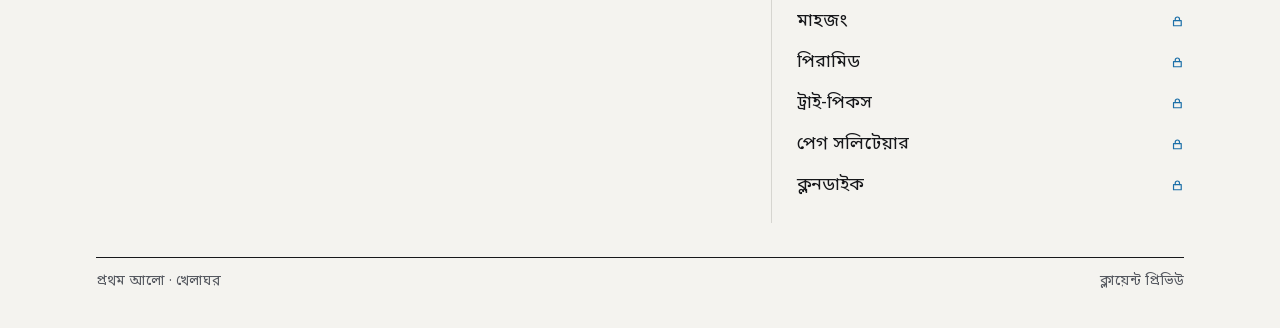
==== commit ea495e57: "শব্দফুল — word flower hero game Third built hero. Petals hold consonants, not aksharas; kars and has" ====
--- a/hub/index.html
+++ b/hub/index.html
@@ -236,7 +236,12 @@
 .kg-thumb rect.f { fill: var(--pa-red-16); }
 .kg-thumb rect.bg { fill: var(--pa-cell); }
 .kg-thumb.is-soon rect.bg { fill: var(--pa-paper); }
-.kg-thumb .g { stroke: var(--pa-rule); stroke-width: 1; }
+/* fill:none matters for the flower: a <polygon> with no fill rule defaults to
+   solid black, so a hairline hex cell would print as an ink blob. */
+.kg-thumb .g { stroke: var(--pa-rule); stroke-width: 1; fill: none; }
+/* A petal the reader has earned. Cyan is this game's settled ink — red is
+   *now*, and a word already found is not now. */
+.kg-thumb .fp { fill: var(--pa-cyan-45); }
 .kg-thumb .fr { stroke: var(--pa-ink); stroke-width: 2; fill: none; }
 /* Ink-faint is a drawing weight here, not text: an unbuilt game's schematic
    must sit behind the two that are playable. */
@@ -356,6 +361,10 @@
 .kg-share__grid { display: inline-grid; gap: 2px; background: var(--pa-ink); padding: 1px; }
 .kg-share__grid i { width: 12px; height: 12px; background: var(--pa-cell); display: block; }
 .kg-share__grid i.b { background: var(--pa-cyan-16); }
+/* শব্দফুল has no grid to print; its share card carries the rosette instead,
+   at the same optical weight the 8×8 has. */
+.kg-share__flower { display: inline-block; width: 7.5rem; }
+.kg-share__flower .kg-thumb { width: 100%; height: auto; display: block; }
 .kg-share__rule { height: 2px; background: var(--pa-red); margin: var(--pa-s-2) auto var(--pa-s-3); }
 .kg-share__m { margin: var(--pa-s-3) 0 0; font-size: var(--pa-size-body); font-variant-numeric: tabular-nums; }
 /* The card is the result; this one line is the disclosure that what leaves
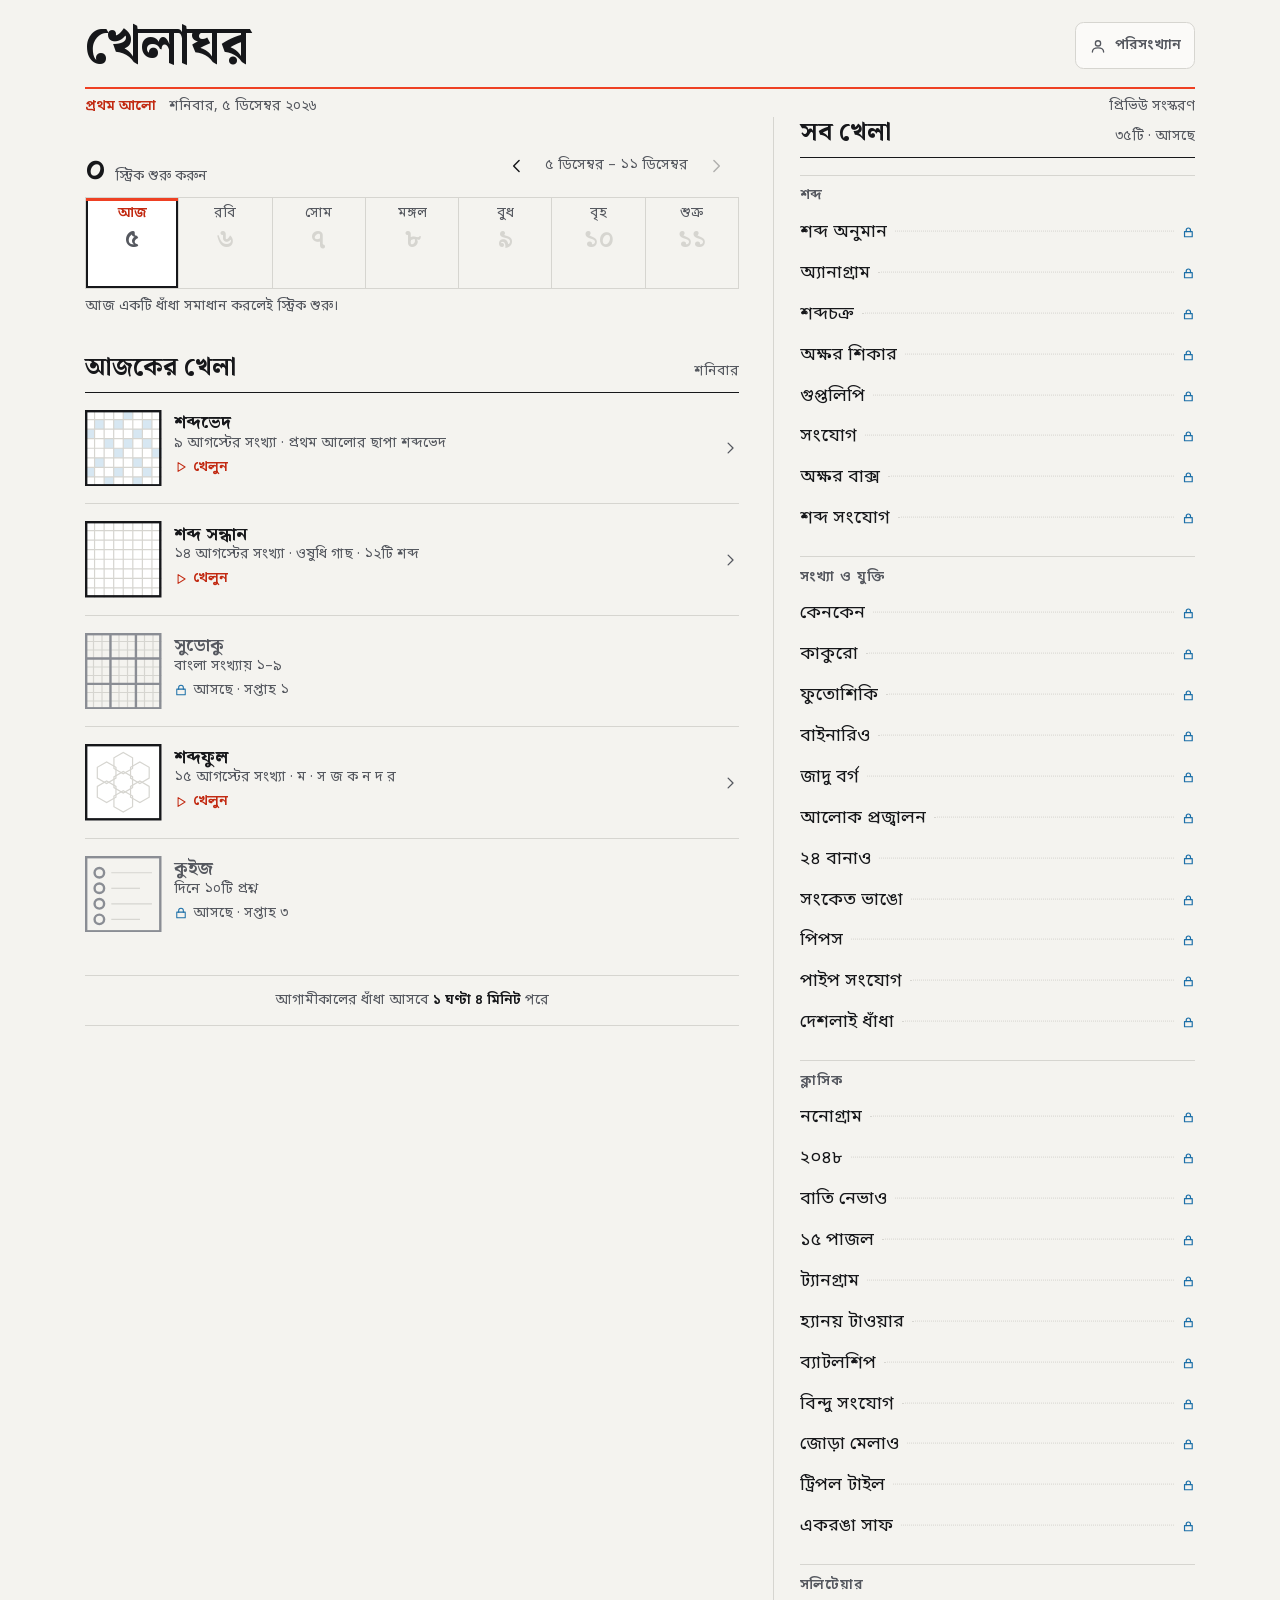
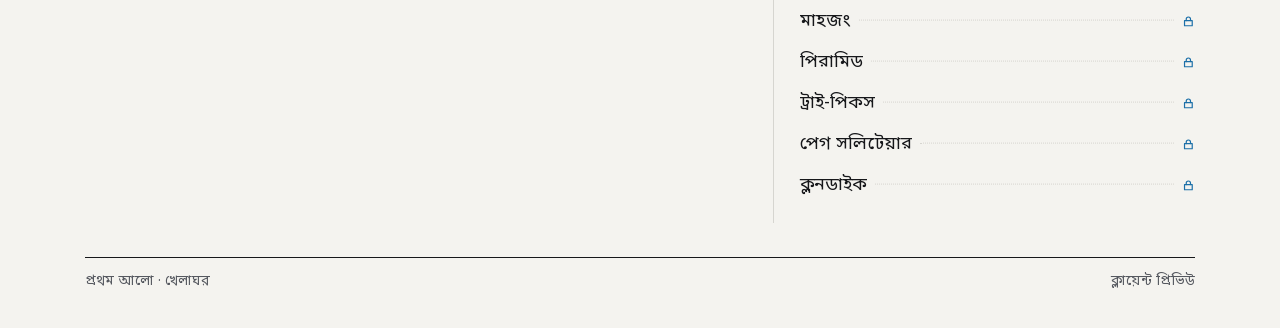
==== commit 8fad055b: "One page measure across every desktop surface The hub was 68rem, a game's front page 76rem and a gam" ====
--- a/hub/index.html
+++ b/hub/index.html
@@ -388,7 +388,7 @@
    arrangement a broadsheet page already has. */
 
 @media (min-width: 60rem) and (min-height: 40rem) {
-  .kg { max-width: 68rem; padding-inline: var(--pa-s-6); }
+  .kg { max-width: var(--pa-page); padding-inline: var(--pa-s-6); }
   .kg-head__name { font-size: calc(var(--pa-size-masthead) * 1.6); }
   .kg-spread {
     display: grid;
--- a/shared/pa-tokens.css
+++ b/shared/pa-tokens.css
@@ -96,7 +96,33 @@
     --pa-size-title:    1.5rem;
     --pa-size-body:     1.0625rem;
     --pa-size-meta:     0.8125rem;
+
+    /* The One Page Measure. Every surface in the programme — the hub, a
+       game's front page, a game's board — is the same printed page, so on a
+       desktop they take the same measure and sit on the same centre line.
+       They did not: the hub was 68rem, a front page 76rem and a board an
+       uncapped 100rem, so at 1440px their left edges fell at 142px, 74px and
+       0px and the whole page slid left twice as a reader walked from the hub
+       into a puzzle. A newspaper does not change width when you turn to the
+       puzzle page.
+
+       Widened past 90rem rather than held flat, because a board is the one
+       surface with a real reason to grow: at the widest tier the crossword is
+       8 cells at 112px (56rem) beside a 26rem clue rail, which does not fit
+       in 76rem. Both steps are declared here so no surface can drift.
+
+       The `100vw −` term is what keeps it a page. A flat 88rem on a 1440px
+       laptop leaves 16px of paper either side, which is not a margin, it is a
+       rounding error — the hairline page edges land under the window chrome
+       and the spread reads as full-bleed. Subtracting from the viewport floors
+       the margin instead, so there is always visible paper outside the rules
+       no matter what the reader's window happens to be. */
+    --pa-page: min(76rem, calc(100vw - 6rem));
   }
+}
+
+@media (min-width: 90rem) and (min-height: 48rem) {
+  :root { --pa-page: min(88rem, calc(100vw - 8rem)); }
 }
 
 @media (prefers-reduced-motion: reduce) {
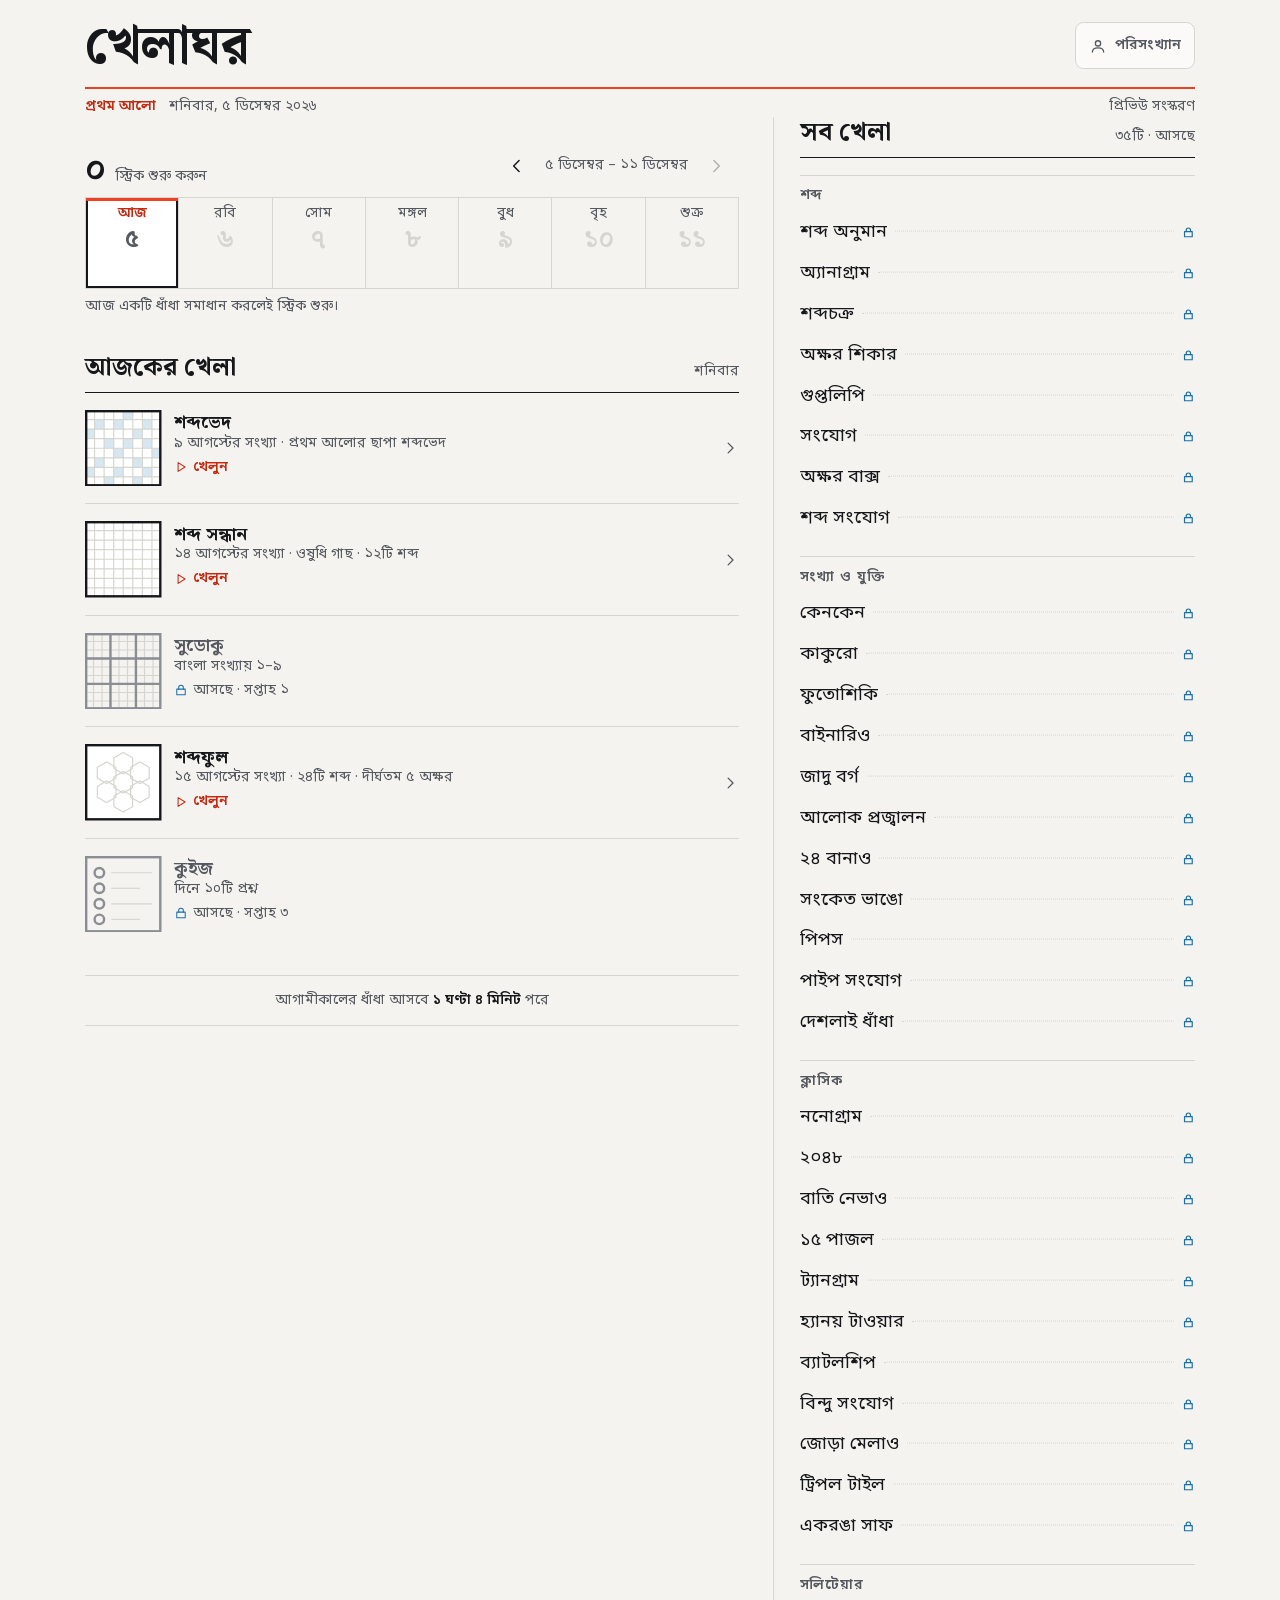
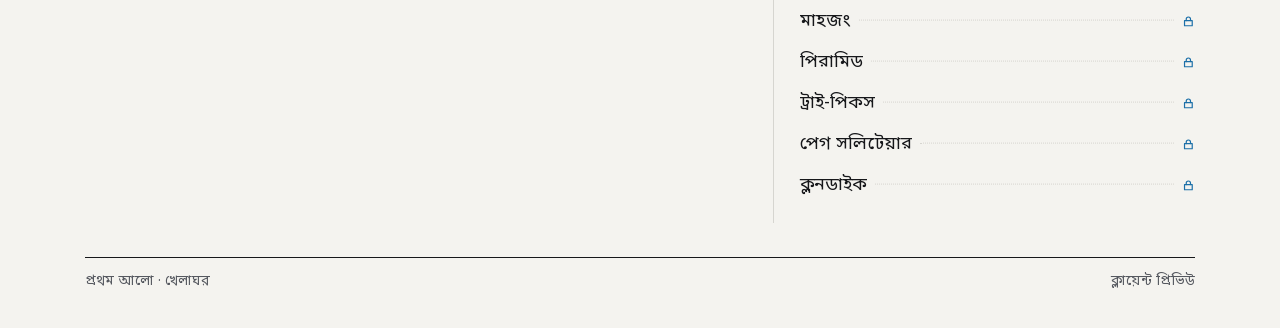
==== commit 509949b1: "শব্দফুল: accept every real word, rebuild the pack, admit green WORD ACCEPTANCE The bonus tier was ca" ====
--- a/hub/index.html
+++ b/hub/index.html
@@ -129,7 +129,13 @@
 .kg-day__tally i { width: 6px; height: 6px; background: var(--pa-ink); display: block; }
 .kg-day__tally i.is-part { background: none; box-shadow: inset 0 0 0 1px var(--pa-ink-2); }
 
-.kg-day.is-solved { background: var(--pa-cyan-08); }
+/* A solved day is settled, so it stops taking cyan — cyan is blocked, and a
+   day you finished is the opposite of shut. Green has no 8% step by design
+   (The No Green Sixteen Rule), and a whole calendar cell at 30% would out-shout
+   the today marker beside it. So the day is marked with the green ink as a
+   rule along its foot, which is what the system does when a screen is too
+   heavy and the mark still has to carry the meaning. */
+.kg-day.is-solved { box-shadow: inset 0 -3px 0 var(--pa-green); }
 .kg-day.is-future { background: var(--pa-paper); color: var(--pa-ink-2); cursor: default; }
 .kg-day.is-future .kg-day__n { color: var(--pa-rule); }
 .kg-day.is-empty .kg-day__n { color: var(--pa-ink-2); }
@@ -211,7 +217,7 @@
    which is 5.2:1; full strength stays on rules, marks and display numerals,
    which is where the press puts it anyway. */
 .kg-game__s.is-new { color: var(--pa-red-deep); }
-.kg-game__s.is-run { color: var(--pa-cyan); }
+.kg-game__s.is-run { color: var(--pa-green); }
 .kg-game__s.is-done { color: var(--pa-ink-2); }
 .kg-game__s svg { color: currentColor; }
 .kg-game__end { display: flex; align-items: center; gap: var(--pa-s-2); color: var(--pa-ink-2); }
@@ -239,9 +245,10 @@
 /* fill:none matters for the flower: a <polygon> with no fill rule defaults to
    solid black, so a hairline hex cell would print as an ink blob. */
 .kg-thumb .g { stroke: var(--pa-rule); stroke-width: 1; fill: none; }
-/* A petal the reader has earned. Cyan is this game's settled ink — red is
-   *now*, and a word already found is not now. */
-.kg-thumb .fp { fill: var(--pa-cyan-45); }
+/* A petal the reader has earned. Green is the system's settled ink — red is
+   *now*, and a word already found is not now; cyan is blocked, which it also
+   is not. */
+.kg-thumb .fp { fill: var(--pa-green-45); }
 .kg-thumb .fr { stroke: var(--pa-ink); stroke-width: 2; fill: none; }
 /* Ink-faint is a drawing weight here, not text: an unbuilt game's schematic
    must sit behind the two that are playable. */
@@ -249,7 +256,7 @@
 
 /* the assist bar under a started game */
 .kg-prog { height: 2px; background: var(--pa-rule); margin-top: 0.35rem; }
-.kg-prog i { display: block; height: 100%; background: var(--pa-cyan); }
+.kg-prog i { display: block; height: 100%; background: var(--pa-green); }
 
 /* ---- next-edition line ------------------------------------------------ */
 
@@ -329,7 +336,7 @@
   font-size: var(--pa-size-title); font-variant-numeric: tabular-nums;
 }
 .kg-bars { display: flex; align-items: flex-end; gap: 3px; height: 2.5rem; margin-top: var(--pa-s-3); }
-.kg-bars i { flex: 1; background: var(--pa-cyan-30); min-height: 2px; }
+.kg-bars i { flex: 1; background: var(--pa-green-30); min-height: 2px; }
 .kg-bars i.is-none { background: var(--pa-rule); }
 .kg-bars i.is-today { background: var(--pa-red); }
 .kg-bars__l { display: flex; justify-content: space-between; font-size: var(--pa-size-meta); color: var(--pa-ink-2); margin-top: var(--pa-s-1); }
@@ -380,7 +387,7 @@
   line-height: 1.5;
 }
 .kg-share__acts { display: grid; gap: var(--pa-s-2); margin-top: var(--pa-s-3); }
-.kg-copied { font-size: var(--pa-size-meta); color: var(--pa-cyan); text-align: center; min-height: 1.2em; }
+.kg-copied { font-size: var(--pa-size-meta); color: var(--pa-green); text-align: center; min-height: 1.2em; }
 
 /* ---- desktop: the spread ---------------------------------------------
    The same four type steps, set larger by the tokens, with the ledger and
@@ -409,9 +416,9 @@
   THESIS: প্রথম আলো's puzzle habit is a dated ledger, not a card grid; the
   week of printed date squares IS the navigation, the streak and the
   archive at once. Refuses the portal tile-grid with a badge bolted on.
-  OWN-WORLD: pa-tokens two-colour press — cool newsprint, ink hairlines,
-  cyan screens for days already inked, spot red for today and for what is
-  still owed. Noto Serif Bengali for editorial voice, Noto Sans for
+  OWN-WORLD: pa-tokens three-colour press — cool newsprint, ink hairlines,
+  green for days already inked and settled, spot red for today and for what
+  is still owed. Noto Serif Bengali for editorial voice, Noto Sans for
   machinery. Square corners, no shadows, no invented hue: portal violet
   stays exactly where DESIGN.md's Borrowed Chrome Rule puts it — primary
   button, focus ring, hover ground — and never on an editorial surface.
--- a/shared/pa-tokens.css
+++ b/shared/pa-tokens.css
@@ -3,11 +3,23 @@
  * Established by the শব্দভেদ build; inherited by the other four heroes
  * and the 35 catalogue reskins.
  *
- * THE SYSTEM IS A TWO-COLOUR PRESS.
- * Prothom Alo's printed puzzle page is cyan tint + spot red on newsprint.
- * Every surface colour here is a screen of one of those two inks, or paper,
- * or ink-black. Nothing else is admitted. That constraint is what makes a
- * grid of 64 cells read as a newspaper rather than as a UI.
+ * THE SYSTEM IS A THREE-COLOUR PRESS.
+ * Prothom Alo's printed puzzle page is a cyan tint on newsprint — that much
+ * is measured off the scans in Screenshot/. The spot red is the paper's
+ * MASTHEAD ink, imported deliberately; it is not on the printed puzzle page,
+ * and this comment used to imply otherwise. Green was admitted third, on the
+ * শব্দফুল build (2026-08-15), by the same kind of deliberate import.
+ *
+ * Every surface colour here is paper, ink-black, or a screen of one of those
+ * three inks. Nothing else is admitted. That constraint is what makes a grid
+ * of 64 cells read as a newspaper rather than as a UI.
+ *
+ * EACH INK CARRIES EXACTLY ONE MEANING, and that is what makes three inks a
+ * system rather than a palette:
+ *
+ *   cyan   — NOT YOURS TO FILL. A blocked square, and nothing else.
+ *   red    — NOW. The square, word or letter you are acting on. Also wrong.
+ *   green  — SETTLED. Solved, found, correct, finished. Never in play.
  *
  * Portal chrome (violet) is inherited for interactive affordances only —
  * app bar controls, sheet tabs, primary buttons — so a game launched from
@@ -38,6 +50,22 @@
   --pa-red-40:       #F6A492;
   --pa-red:          #EE4023;  /* PA masthead red */
   --pa-red-deep:     #C22A12;
+
+  /* ---- green ink — SETTLED. Deliberately no 08 or 16 step ---------
+     Green screened to 16% is #D9E7E1. Cyan tint, the single most protected
+     value in the system, is #D7E7F2. Identical red and green channels, 15
+     steps of blue apart: at cell size on a phone they are one colour. A
+     documented "don't use green-16 on a board" rule would be enforced by
+     memory, and this system has already had one such rule broken. So the
+     step does not exist. The collision is unreachable because there is
+     nothing to reach for.
+
+     Consequence, accepted on the শব্দফুল build: a settled cell is green-30,
+     which is visibly heavier than the cyan-16 it replaces. A nearly-solved
+     board therefore looks substantially resolved, which is correct. */
+  --pa-green-30:     #B7D3C7;  /* settled cell — the lightest green admitted */
+  --pa-green-45:     #93BCAB;  /* settled, emphatic: rules, strikes, marks */
+  --pa-green:        #0F6B45;  /* full strength: text, glyphs, numerals only */
 
   /* ---- portal chrome (inherited, interactive affordances only) ----- */
   --pa-chrome:        #7C3AED;
--- a/shared/pa-ui.css
+++ b/shared/pa-ui.css
@@ -199,7 +199,7 @@
 /* ---- scrollbars ------------------------------------------------------
    A default scrollbar is a grey plastic gutter from another design system,
    and on Windows and Android it is wide enough to be the loudest object on
-   a two-ink page. Every scrolling region in the system wears this instead:
+   a three-ink page. Every scrolling region in the system wears this instead:
    a hairline-coloured thumb on no track, inked darker on hover. Overlay
    scrollbars (macOS, iOS) ignore it and stay invisible, which is correct. */
 
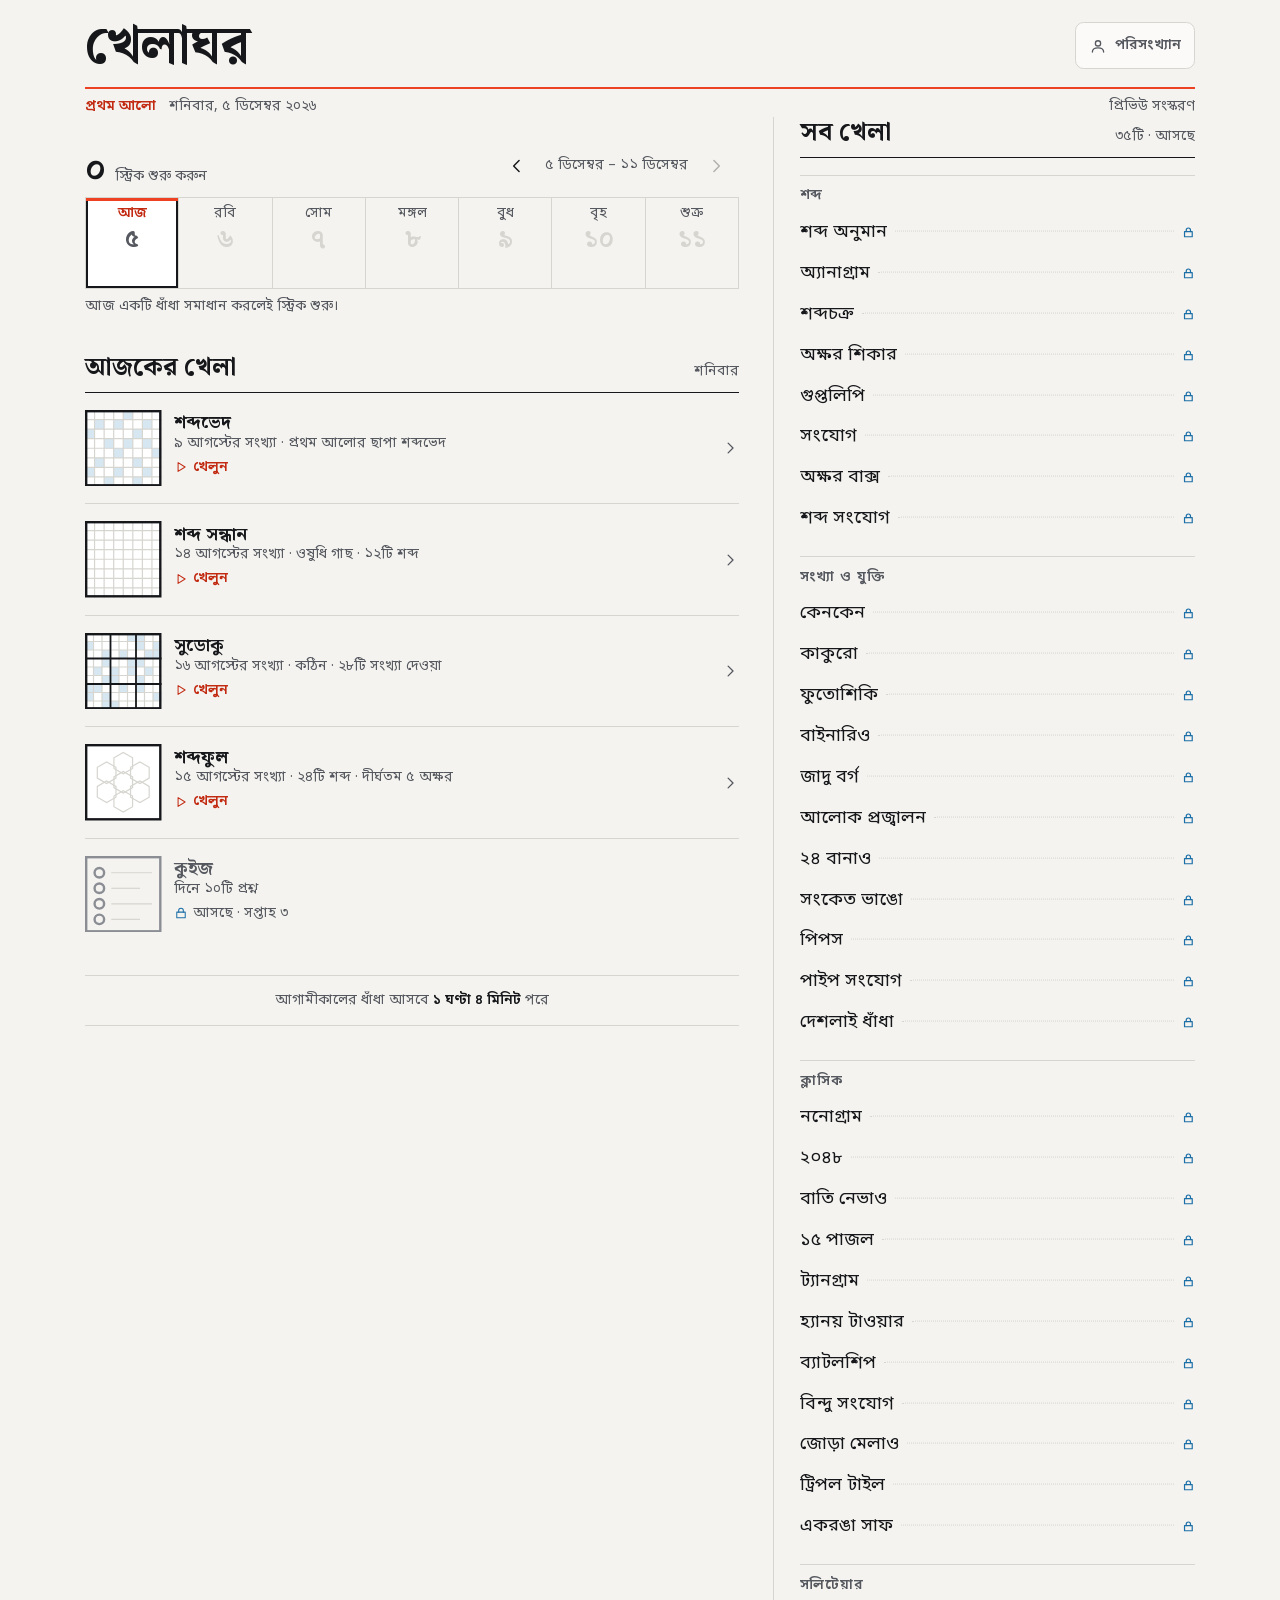
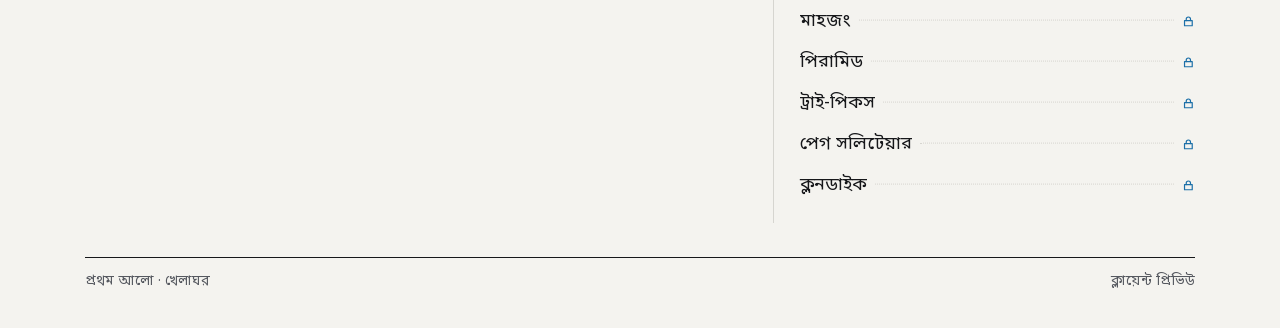
==== commit f786d128: "সুডোকু ships; hub statistics sheet fixed Adds the third hero to the preview: a 9x9 dated sudoku with" ====
--- a/hub/index.html
+++ b/hub/index.html
@@ -245,6 +245,9 @@
 /* fill:none matters for the flower: a <polygon> with no fill rule defaults to
    solid black, so a hairline hex cell would print as an ink blob. */
 .kg-thumb .g { stroke: var(--pa-rule); stroke-width: 1; fill: none; }
+/* Box rules for a grid of grids. Ink, not hairline: at 3.5rem the 3×3
+   structure is the whole of what identifies the drawing as a sudoku. */
+.kg-thumb .gb { stroke: var(--pa-ink); stroke-width: 1.5; fill: none; }
 /* A petal the reader has earned. Green is the system's settled ink — red is
    *now*, and a word already found is not now; cyan is blocked, which it also
    is not. */
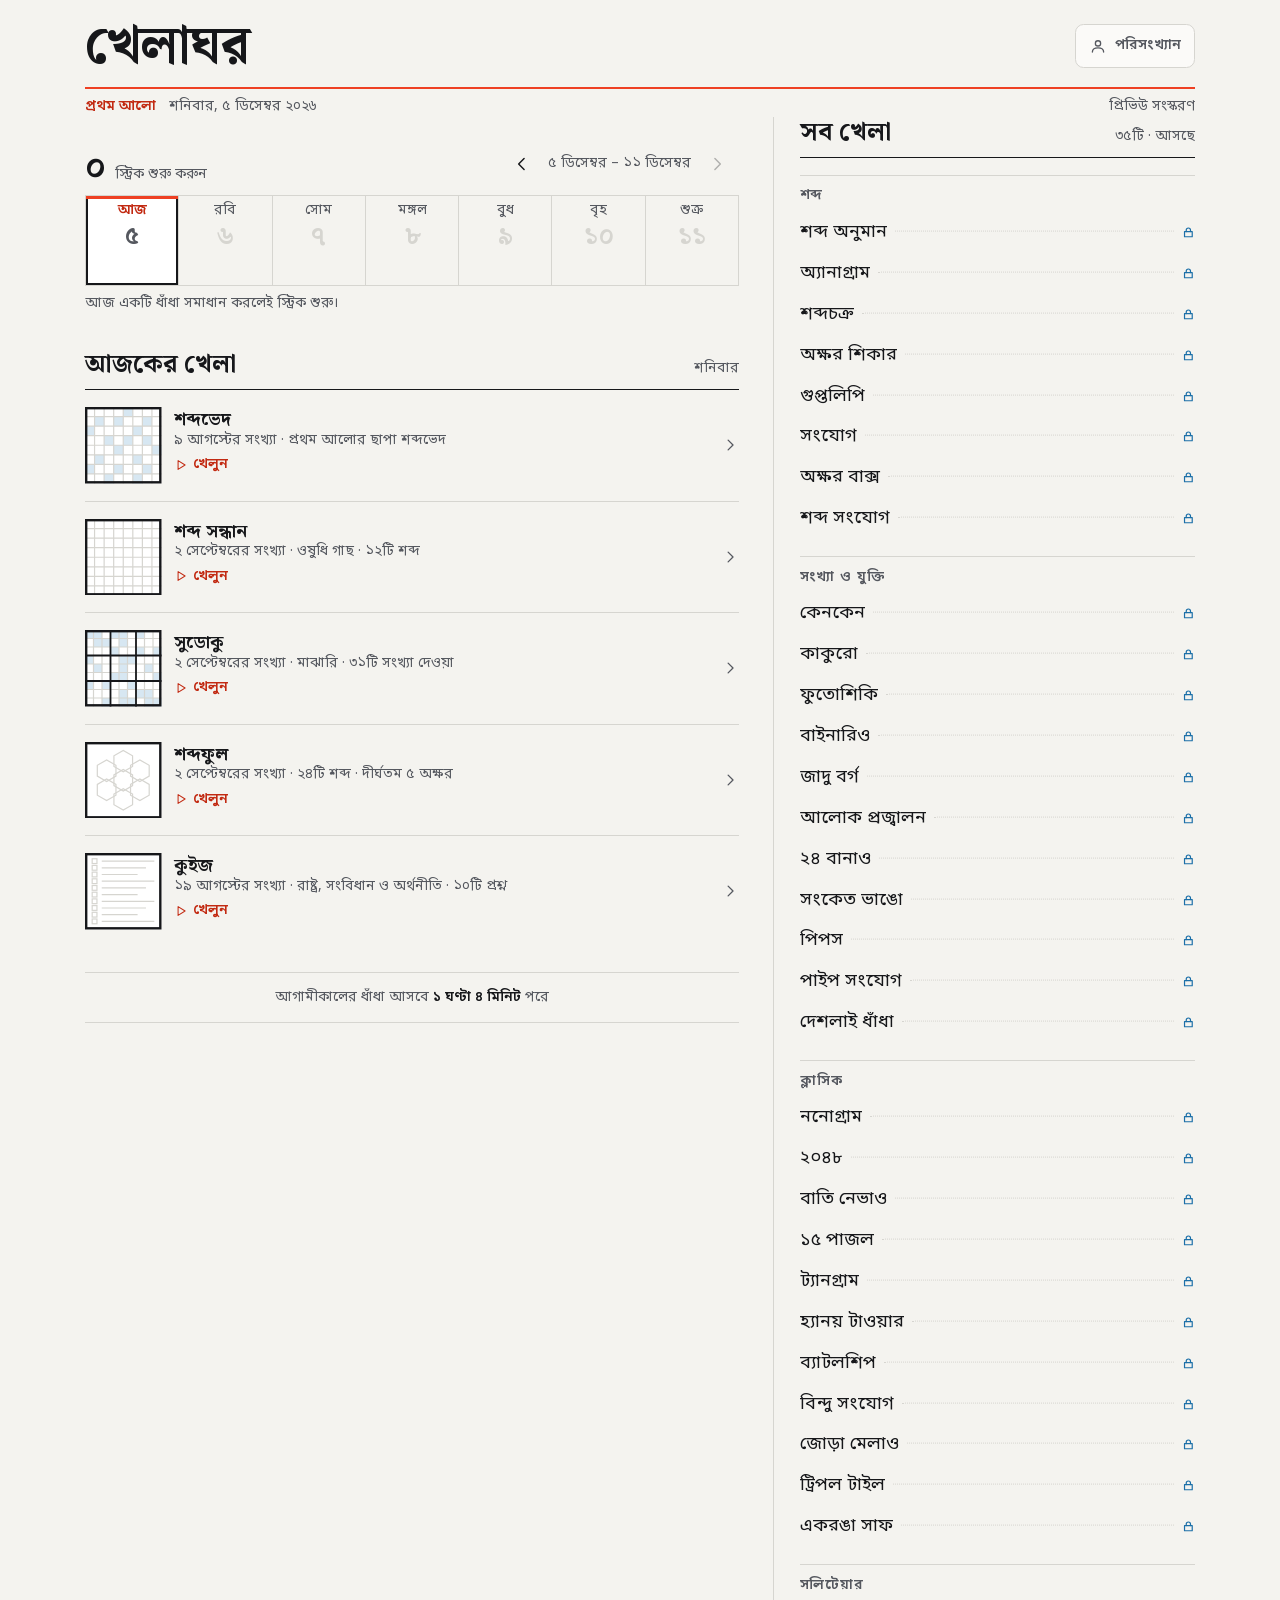
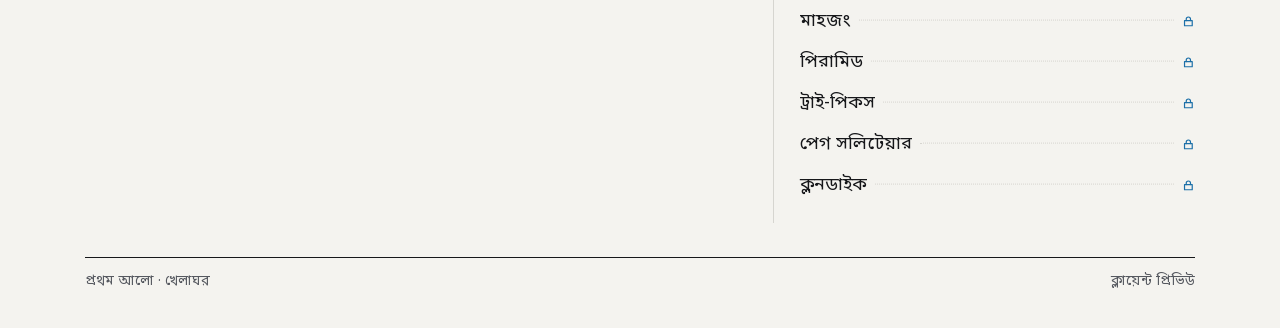
==== commit f4cbda0c: "preview: works served or opened straight off a disk The preview is handed over as a folder and there" ====
--- a/hub/index.html
+++ b/hub/index.html
@@ -541,6 +541,7 @@
 </div>
 
 <script src="../shared/bn-text.js"></script>
+<script src="../shared/pa-data.js"></script>
 <script src="hub.js"></script>
 </body>
 </html>
--- a/shared/pa-tokens.css
+++ b/shared/pa-tokens.css
@@ -103,7 +103,20 @@
   --pa-s-6: 2rem;
 
   --pa-bar-h: 3rem;
-  --pa-tap:   2.75rem;   /* WCAG AA touch target floor */
+  /* The WCAG AA touch-target floor, and it is stated in px on purpose.
+
+     This system deliberately runs a 15px root — pa-ui.css sets html's
+     font-size to --pa-size-body, which is what makes the four type steps
+     land on the 24.4 / 18.8 / 14.1 / 11.2px DESIGN.md records as measured.
+     The consequence is that every rem in the programme is 15-based, so the
+     2.75rem this token used to hold computed to 41.25px: three pixels under
+     the floor its own comment claimed, on every icon button, menu row and
+     primary button in four shipped heroes.
+
+     A floor set in the unit that floor is defined in cannot drift with the
+     type ramp. Found on the কুইজ build (2026-08-19) by an assertion that
+     measured a rendered option rather than reading the token. */
+  --pa-tap:   44px;
 
   /* Depth is one press impression: offset plus soft blur, never a halo. */
   --pa-lift-1: 0 1px 2px rgba(22, 23, 26, 0.06), 0 2px 8px rgba(22, 23, 26, 0.05);
